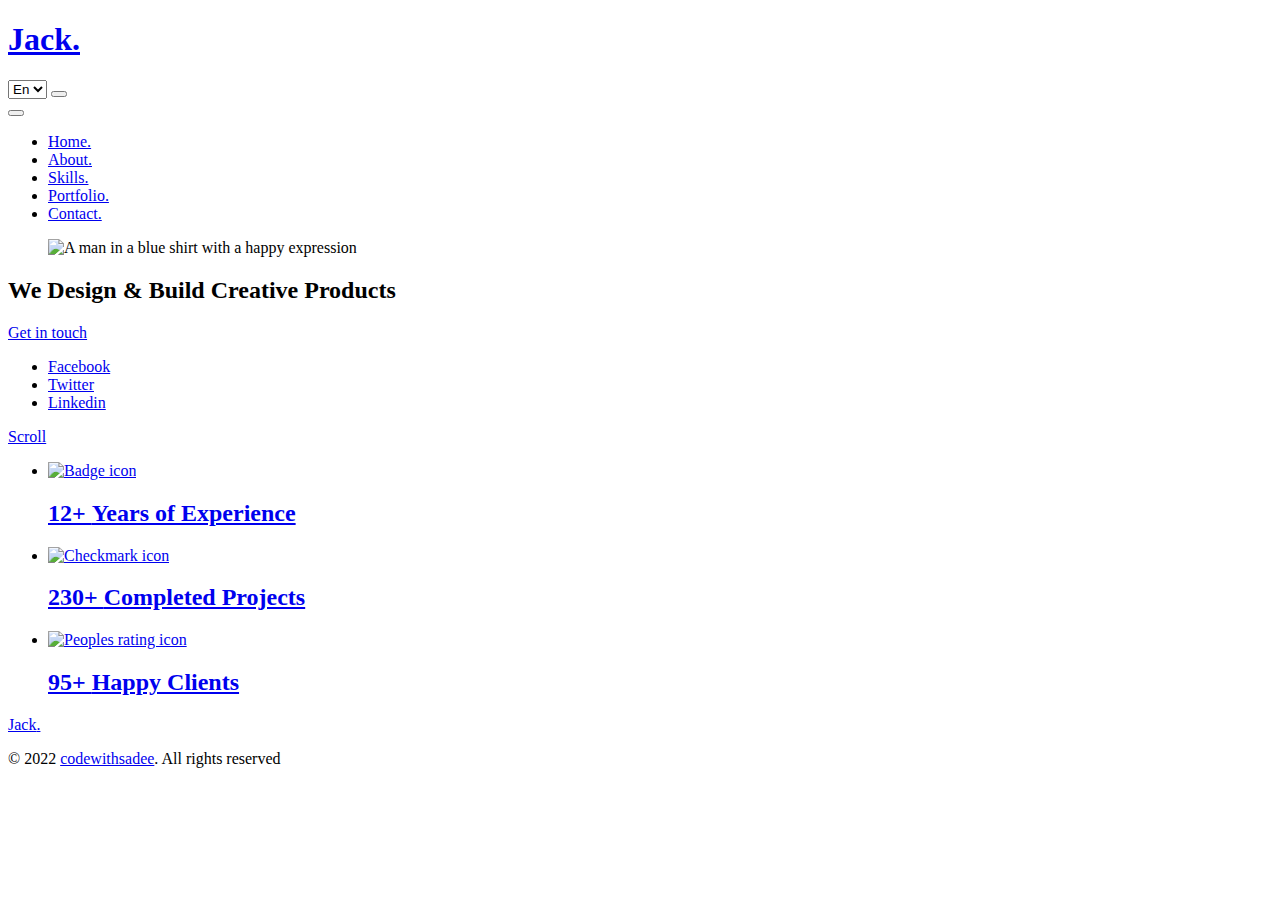
==== index.html @ d73803cf "added 5 different pages" ====
<!DOCTYPE html>
<html lang="en">
  <head>
    <meta charset="UTF-8" />
    <meta http-equiv="X-UA-Compatible" content="IE=edge" />
    <meta name="viewport" content="width=device-width, initial-scale=1.0" />
    <title>Jack - personal portfolio</title>

    <!-- 
    - favicon
  -->
    <link rel="shortcut icon" href="./favicon.svg" type="image/svg+xml" />

    <!-- 
    - custom css link
  -->
    <link rel="stylesheet" href="./assets/css/style.css" />

    <!-- 
    - google font link
  -->
    <link rel="preconnect" href="https://fonts.googleapis.com" />
    <link rel="preconnect" href="https://fonts.gstatic.com" crossorigin />
    <link
      href="https://fonts.googleapis.com/css2?family=Poppins:wght@700&family=Roboto:wght@400;700&family=Saira+Stencil+One&display=swap"
      rel="stylesheet"
    />
  </head>

  <body id="top" class="dark_theme">
    <!-- 
    - #HEADER
  -->

    <header class="header" data-header>
      <div class="container">
        <h1 class="h1 logo">
          <a href="#">Jack<span>.</span></a>
        </h1>

        <div class="navbar-actions">
          <select name="language" id="lang">
            <option value="en">En</option>
            <option value="ar">Ar</option>
          </select>

          <button
            class="theme-btn"
            aria-label="Change Theme"
            title="Change Theme"
            data-theme-btn
          >
            <span class="icon"></span>
          </button>
        </div>

        <button
          class="nav-toggle-btn"
          aria-label="Toggle Menu"
          title="Toggle Menu"
          data-nav-toggle-btn
        >
          <span class="one"></span>
          <span class="two"></span>
          <span class="three"></span>
        </button>

        <nav class="navbar" data-navbar>
          <ul class="navbar-list">
            <li>
              <a href="index.html" class="navbar-link">Home.</a>
            </li>

            <li>
              <a href="about.html" class="navbar-link">About.</a>
            </li>

            <li>
              <a href="skills.html" class="navbar-link">Skills.</a>
            </li>

            <li>
              <a href="portfolio.html" class="navbar-link">Portfolio.</a>
            </li>

            <li>
              <a href="contact.html" class="navbar-link">Contact.</a>
            </li>
          </ul>
        </nav>
      </div>
    </header>

    <main>
      <article class="container">
        <!-- 
        - #HERO
      -->

        <section class="hero" id="home">
          <figure class="hero-banner">
            <picture>
              <source
                srcset="./assets/images/hero-banner.png"
                media="(min-width: 768px)"
              />
              <source
                srcset="./assets/images/hero-banner-md.png"
                media="(min-width: 500px)"
              />
              <img
                src="./assets/images/hero-banner-sm.png"
                alt="A man in a blue shirt with a happy expression"
                class="w-100"
              />
            </picture>
          </figure>

          <div class="hero-content">
            <h2 class="h2 hero-title">We Design & Build Creative Products</h2>

            <a href="#contact" class="btn btn-primary">Get in touch</a>
          </div>

          <ul class="hero-social-list">
            <li>
              <a href="#" class="hero-social-link">
                <ion-icon name="logo-facebook"></ion-icon>

                <div class="tooltip">Facebook</div>
              </a>
            </li>

            <li>
              <a href="#" class="hero-social-link">
                <ion-icon name="logo-twitter"></ion-icon>

                <div class="tooltip">Twitter</div>
              </a>
            </li>

            <li>
              <a href="#" class="hero-social-link">
                <ion-icon name="logo-linkedin"></ion-icon>

                <div class="tooltip">Linkedin</div>
              </a>
            </li>
          </ul>

          <a href="#stats" class="scroll-down">Scroll</a>
        </section>

        <!-- 
        - #STATS
      -->

        <section class="stats" id="stats">
          <ul class="stats-list">
            <li>
              <a href="#" class="stats-card">
                <div class="card-icon">
                  <img
                    src="./assets/images/stats-card_icon-1.png"
                    alt="Badge icon"
                  />
                </div>

                <h2 class="h2 card-title">
                  12+ <strong>Years of Experience</strong>
                </h2>

                <ion-icon name="chevron-forward-outline"></ion-icon>
              </a>
            </li>

            <li>
              <a href="#" class="stats-card">
                <div class="card-icon">
                  <img
                    src="./assets/images/stats-card_icon-2.png"
                    alt="Checkmark icon"
                  />
                </div>

                <h2 class="h2 card-title">
                  230+ <strong>Completed Projects</strong>
                </h2>

                <ion-icon name="chevron-forward-outline"></ion-icon>
              </a>
            </li>

            <li>
              <a href="#" class="stats-card">
                <div class="card-icon">
                  <img
                    src="./assets/images/stats-card_icon-3.png"
                    alt="Peoples rating icon"
                  />
                </div>

                <h2 class="h2 card-title">
                  95+ <strong>Happy Clients</strong>
                </h2>

                <ion-icon name="chevron-forward-outline"></ion-icon>
              </a>
            </li>
          </ul>
        </section>
      </article>
    </main>

    <!-- 
    - #FOOTER
  -->

    <footer class="footer">
      <div class="container">
        <p class="h1 logo">
          <a href="#"> Jack<span>.</span> </a>
        </p>

        <p class="copyright">
          &copy; 2022 <a href="#">codewithsadee</a>. All rights reserved
        </p>
      </div>
    </footer>

    <!-- 
    - #GO TO TOP
  -->

    <a href="#top" class="go-top" data-go-top title="Go to Top">
      <ion-icon name="arrow-up"></ion-icon>
    </a>

    <!-- 
    - custom js link
  -->
    <script src="./assets/js/script.js"></script>

    <!-- 
    - ionicon link
  -->
    <script
      type="module"
      src="https://unpkg.com/ionicons@5.5.2/dist/ionicons/ionicons.esm.js"
    ></script>
    <script
      nomodule
      src="https://unpkg.com/ionicons@5.5.2/dist/ionicons/ionicons.js"
    ></script>
  </body>
</html>
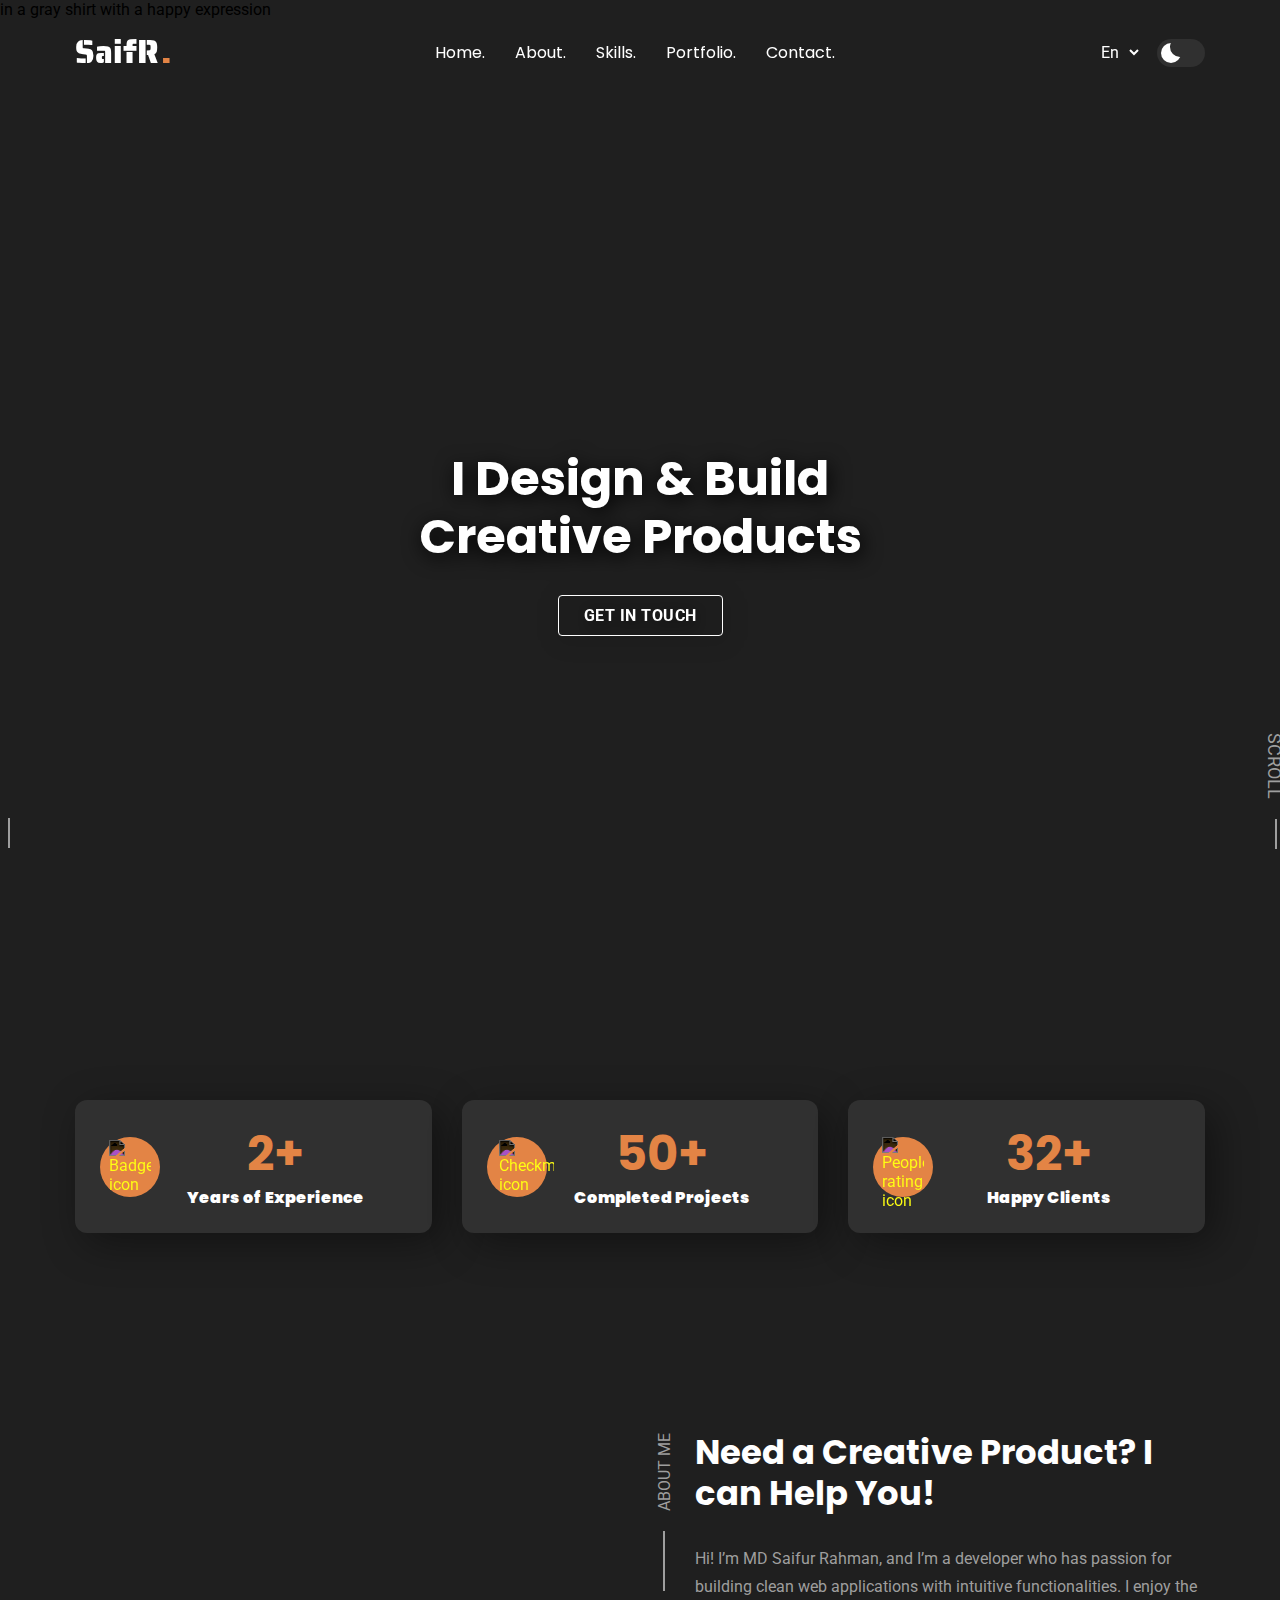
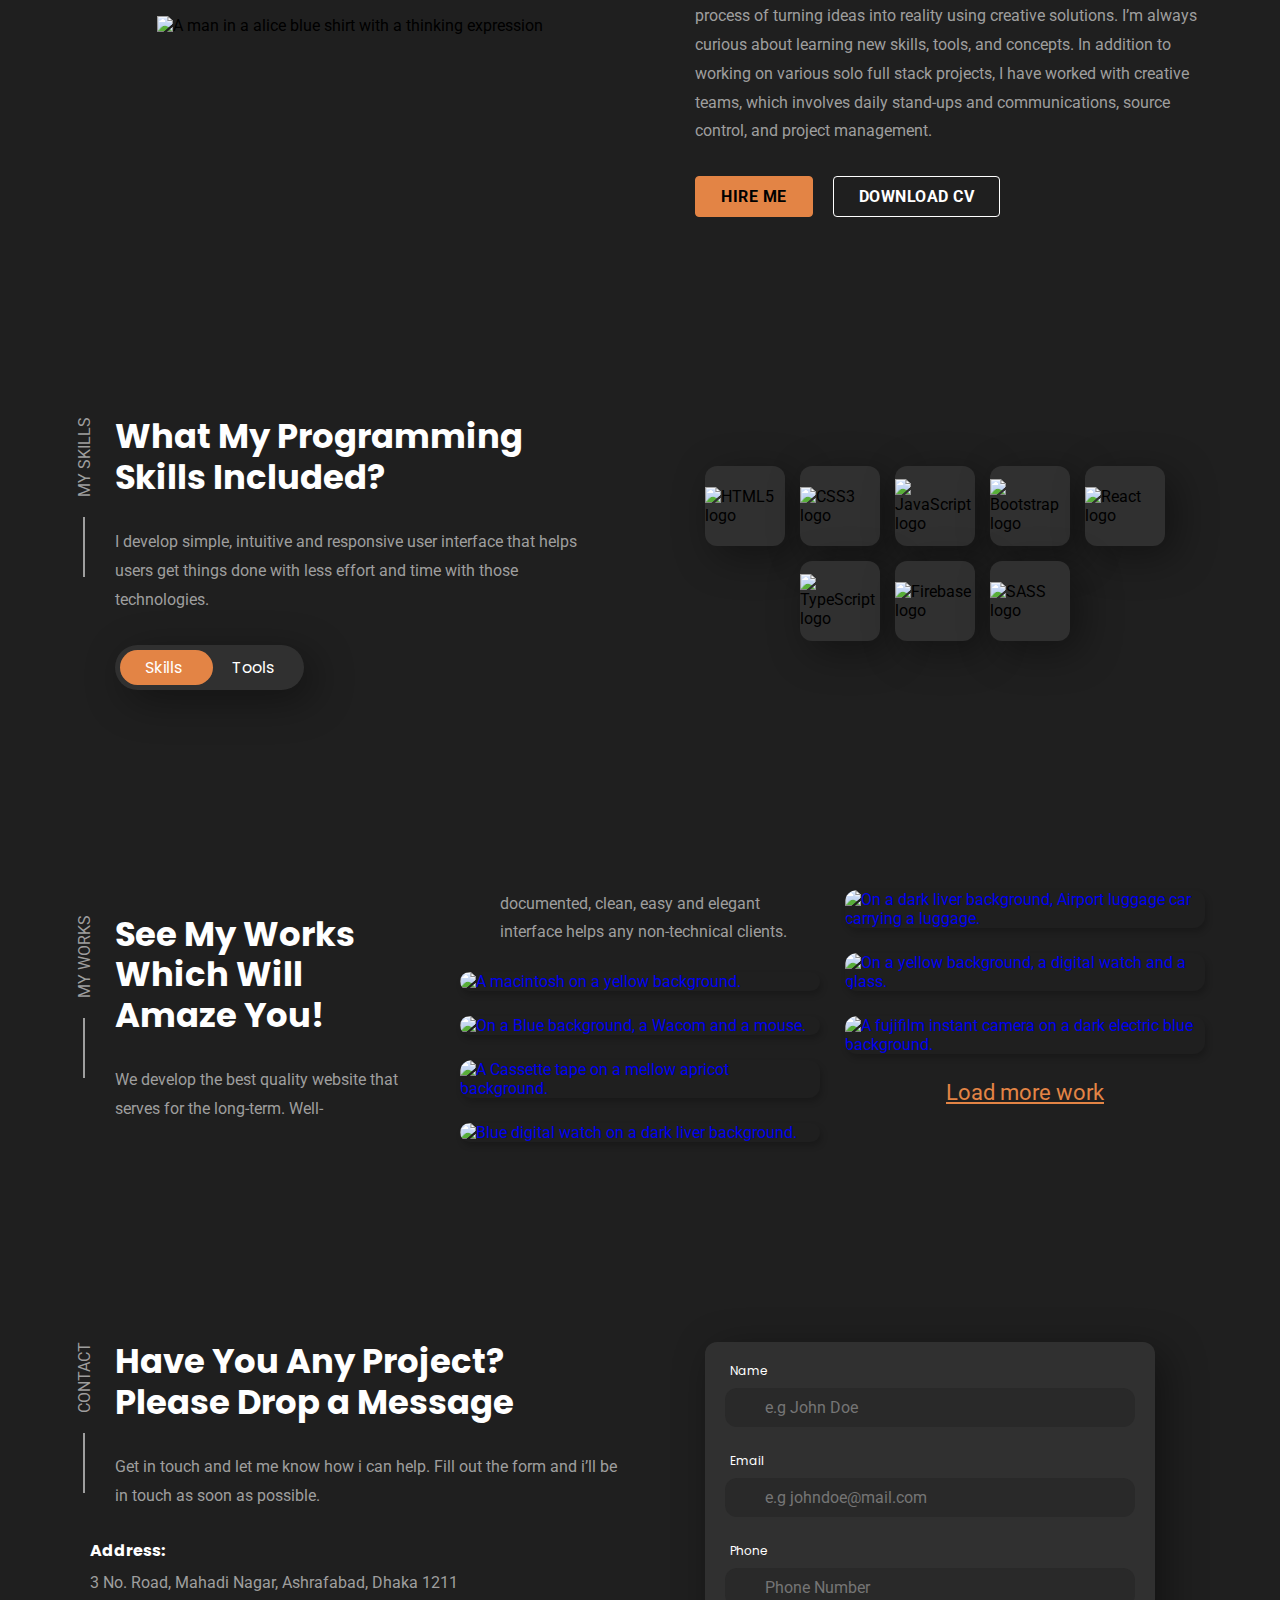
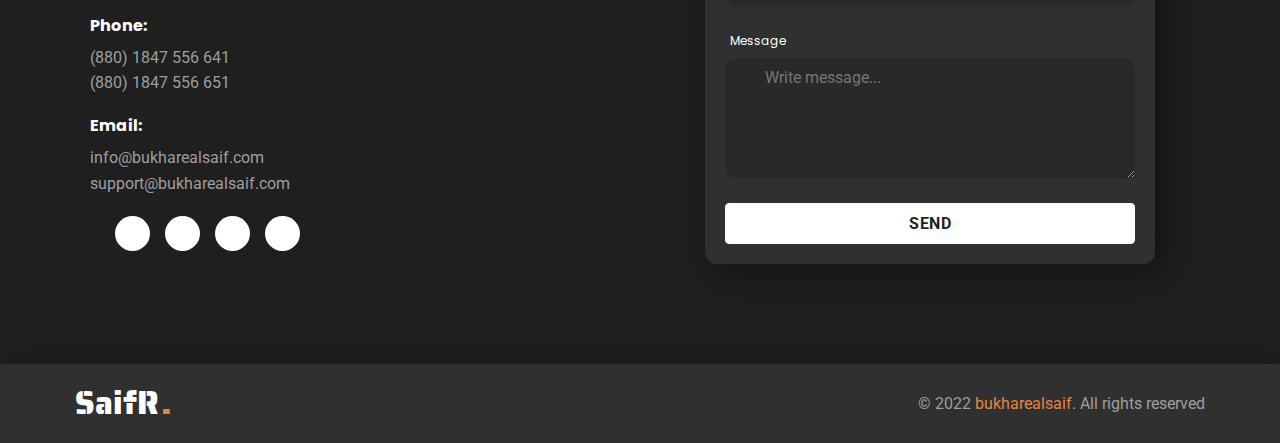
==== commit 0faf86b0: "did asset cleanup" ====
--- a/index.html
+++ b/index.html
@@ -4,7 +4,7 @@
     <meta charset="UTF-8" />
     <meta http-equiv="X-UA-Compatible" content="IE=edge" />
     <meta name="viewport" content="width=device-width, initial-scale=1.0" />
-    <title>Jack - personal portfolio</title>
+    <title>SaifR - personal portfolio</title>
 
     <!-- 
     - favicon
@@ -35,13 +35,13 @@
     <header class="header" data-header>
       <div class="container">
         <h1 class="h1 logo">
-          <a href="#">Jack<span>.</span></a>
+          <a href="index.html">SaifR<span>.</span></a>
         </h1>
 
         <div class="navbar-actions">
           <select name="language" id="lang">
             <option value="en">En</option>
-            <option value="ar">Ar</option>
+            <option value="bn">Bn</option>
           </select>
 
           <button
@@ -68,23 +68,23 @@
         <nav class="navbar" data-navbar>
           <ul class="navbar-list">
             <li>
-              <a href="index.html" class="navbar-link">Home.</a>
-            </li>
-
-            <li>
-              <a href="about.html" class="navbar-link">About.</a>
-            </li>
-
-            <li>
-              <a href="skills.html" class="navbar-link">Skills.</a>
-            </li>
-
-            <li>
-              <a href="portfolio.html" class="navbar-link">Portfolio.</a>
-            </li>
-
-            <li>
-              <a href="contact.html" class="navbar-link">Contact.</a>
+              <a href="#home" class="navbar-link">Home.</a>
+            </li>
+
+            <li>
+              <a href="#about" class="navbar-link">About.</a>
+            </li>
+
+            <li>
+              <a href="#skills" class="navbar-link">Skills.</a>
+            </li>
+
+            <li>
+              <a href="#portfolio" class="navbar-link">Portfolio.</a>
+            </li>
+
+            <li>
+              <a href="#contact" class="navbar-link">Contact.</a>
             </li>
           </ul>
         </nav>
@@ -101,7 +101,7 @@
           <figure class="hero-banner">
             <picture>
               <source
-                srcset="./assets/images/hero-banner.png"
+                srcset="./assets/images/hb.png"
                 media="(min-width: 768px)"
               />
               <source
@@ -110,21 +110,25 @@
               />
               <img
                 src="./assets/images/hero-banner-sm.png"
-                alt="A man in a blue shirt with a happy expression"
+                alt="A man in a gray shirt with a happy expression"
                 class="w-100"
               />
             </picture>
           </figure>
 
           <div class="hero-content">
-            <h2 class="h2 hero-title">We Design & Build Creative Products</h2>
+            <h2 class="h2 hero-title">I Design & Build Creative Products</h2>
 
             <a href="#contact" class="btn btn-primary">Get in touch</a>
           </div>
 
           <ul class="hero-social-list">
             <li>
-              <a href="#" class="hero-social-link">
+              <a
+                href="https://www.facebook.com/BukharealSaif"
+                target="_blank"
+                class="hero-social-link"
+              >
                 <ion-icon name="logo-facebook"></ion-icon>
 
                 <div class="tooltip">Facebook</div>
@@ -132,7 +136,11 @@
             </li>
 
             <li>
-              <a href="#" class="hero-social-link">
+              <a
+                href="https://twitter.com/BukharealSaif"
+                target="_blank"
+                class="hero-social-link"
+              >
                 <ion-icon name="logo-twitter"></ion-icon>
 
                 <div class="tooltip">Twitter</div>
@@ -140,7 +148,11 @@
             </li>
 
             <li>
-              <a href="#" class="hero-social-link">
+              <a
+                href="https://www.linkedin.com/in/bukharealsaif/"
+                target="_blank"
+                class="hero-social-link"
+              >
                 <ion-icon name="logo-linkedin"></ion-icon>
 
                 <div class="tooltip">Linkedin</div>
@@ -167,7 +179,7 @@
                 </div>
 
                 <h2 class="h2 card-title">
-                  12+ <strong>Years of Experience</strong>
+                  2+ <strong>Years of Experience</strong>
                 </h2>
 
                 <ion-icon name="chevron-forward-outline"></ion-icon>
@@ -184,7 +196,7 @@
                 </div>
 
                 <h2 class="h2 card-title">
-                  230+ <strong>Completed Projects</strong>
+                  50+ <strong>Completed Projects</strong>
                 </h2>
 
                 <ion-icon name="chevron-forward-outline"></ion-icon>
@@ -201,13 +213,608 @@
                 </div>
 
                 <h2 class="h2 card-title">
-                  95+ <strong>Happy Clients</strong>
+                  32+ <strong>Happy Clients</strong>
                 </h2>
 
                 <ion-icon name="chevron-forward-outline"></ion-icon>
               </a>
             </li>
           </ul>
+        </section>
+
+        <!-- 
+        - #ABOUT
+      -->
+
+        <section class="about" id="about">
+          <figure class="about-banner">
+            <img
+              src="./assets/images/about-banner.png"
+              alt="A man in a alice blue shirt with a thinking expression"
+              class="w-100"
+            />
+          </figure>
+
+          <div class="about-content section-content">
+            <p class="section-subtitle">About me</p>
+
+            <h2 class="h3 section-title">
+              Need a Creative Product? I can Help You!
+            </h2>
+
+            <p class="section-text">
+              Hi! I’m MD Saifur Rahman, and I’m a developer who has passion for
+              building clean web applications with intuitive functionalities. I
+              enjoy the process of turning ideas into reality using creative
+              solutions. I’m always curious about learning new skills, tools,
+              and concepts. In addition to working on various solo full stack
+              projects, I have worked with creative teams, which involves daily
+              stand-ups and communications, source control, and project
+              management.
+            </p>
+
+            <div class="btn-group">
+              <a href="#contact" class="btn btn-secondary">Hire me</a>
+
+              <a href="./assets/cv/cv.pdf" class="btn btn-primary"
+                >Download cv</a
+              >
+            </div>
+          </div>
+        </section>
+
+        <!-- 
+      - #SKILLS
+    -->
+
+        <section class="skills" id="skills">
+          <div class="skills-content section-content">
+            <p class="section-subtitle">My skills</p>
+
+            <h2 class="h3 section-title">
+              What My Programming Skills Included?
+            </h2>
+
+            <p class="section-text">
+              I develop simple, intuitive and responsive user interface that
+              helps users get things done with less effort and time with those
+              technologies.
+            </p>
+
+            <div class="skills-toggle" data-toggle-box>
+              <button class="toggle-btn active" data-toggle-btn>Skills</button>
+
+              <button class="toggle-btn" data-toggle-btn>Tools</button>
+            </div>
+          </div>
+
+          <div class="skills-box" data-skills-box>
+            <ul class="skills-list">
+              <li>
+                <div class="skill-card">
+                  <div class="tooltip">HTML5</div>
+
+                  <div class="card-icon">
+                    <img src="./assets/images/html5.png" alt="HTML5 logo" />
+                  </div>
+                </div>
+              </li>
+
+              <li>
+                <div class="skill-card">
+                  <div class="tooltip">CSS3</div>
+
+                  <div class="card-icon">
+                    <img src="./assets/images/css3.png" alt="CSS3 logo" />
+                  </div>
+                </div>
+              </li>
+
+              <li>
+                <div class="skill-card">
+                  <div class="tooltip">JavaScript</div>
+
+                  <div class="card-icon">
+                    <img
+                      src="./assets/images/javascript.png"
+                      alt="JavaScript logo"
+                    />
+                  </div>
+                </div>
+              </li>
+
+              <li>
+                <div class="skill-card">
+                  <div class="tooltip">Bootstrap</div>
+
+                  <div class="card-icon">
+                    <img
+                      src="./assets/images/bootstrap.png"
+                      alt="Bootstrap logo"
+                    />
+                  </div>
+                </div>
+              </li>
+
+              <li>
+                <div class="skill-card">
+                  <div class="tooltip">React</div>
+
+                  <div class="card-icon">
+                    <img src="./assets/images/react.png" alt="React logo" />
+                  </div>
+                </div>
+              </li>
+              <div class="skill-card">
+                <div class="tooltip">TypeScript</div>
+
+                <div class="card-icon">
+                  <img
+                    src="./assets/images/typescript.png"
+                    alt="TypeScript logo"
+                  />
+                </div>
+              </div>
+
+              <li>
+                <div class="skill-card">
+                  <div class="tooltip">Firebase</div>
+
+                  <div class="card-icon">
+                    <img
+                      src="./assets/images/firebase.png"
+                      alt="Firebase logo"
+                    />
+                  </div>
+                </div>
+              </li>
+
+              <li>
+                <div class="skill-card">
+                  <div class="tooltip">SASS</div>
+
+                  <div class="card-icon">
+                    <img src="./assets/images/sass.png" alt="SASS logo" />
+                  </div>
+                </div>
+              </li>
+            </ul>
+
+            <ul class="tools-list">
+              <li>
+                <div class="skill-card">
+                  <div class="tooltip">Git</div>
+
+                  <div class="card-icon">
+                    <img src="./assets/images/git.png" alt="Git logo" />
+                  </div>
+                </div>
+              </li>
+
+              <li>
+                <div class="skill-card">
+                  <div class="tooltip">Npm</div>
+
+                  <div class="card-icon">
+                    <img src="./assets/images/npm.png" alt="Npm logo" />
+                  </div>
+                </div>
+              </li>
+
+              <li>
+                <div class="skill-card">
+                  <div class="tooltip">Command Line</div>
+
+                  <div class="card-icon">
+                    <img
+                      src="./assets/images/command.png"
+                      alt="Command Line logo"
+                    />
+                  </div>
+                </div>
+              </li>
+
+              <li>
+                <div class="skill-card">
+                  <div class="tooltip">VS Code</div>
+
+                  <div class="card-icon">
+                    <img src="./assets/images/vs-code.png" alt="VS Code logo" />
+                  </div>
+                </div>
+              </li>
+
+              <li>
+                <div class="skill-card">
+                  <div class="tooltip">Photoshop</div>
+
+                  <div class="card-icon">
+                    <img
+                      src="./assets/images/photoshop.png"
+                      alt="Photoshop logo"
+                    />
+                  </div>
+                </div>
+              </li>
+
+              <li>
+                <div class="skill-card">
+                  <div class="tooltip">Adobe XD</div>
+
+                  <div class="card-icon">
+                    <img
+                      src="./assets/images/adobe-xd.png"
+                      alt="Adobe XD logo"
+                    />
+                  </div>
+                </div>
+              </li>
+            </ul>
+          </div>
+        </section>
+
+        <!-- 
+        - #PROJECTS
+      -->
+
+        <section class="project" id="portfolio">
+          <ul class="project-list">
+            <li>
+              <div class="project-content section-content">
+                <p class="section-subtitle">My Works</p>
+
+                <h2 class="h3 section-title">
+                  See My Works Which Will Amaze You!
+                </h2>
+
+                <p class="section-text">
+                  We develop the best quality website that serves for the
+                  long-term. Well-documented, clean, easy and elegant interface
+                  helps any non-technical clients.
+                </p>
+              </div>
+            </li>
+
+            <li>
+              <a href="#" class="project-card">
+                <figure class="card-banner">
+                  <img
+                    src="./assets/images/project-1.png"
+                    class="w-100"
+                    alt="A macintosh on a yellow background."
+                  />
+                </figure>
+
+                <div class="card-content">
+                  <h3 class="h4 card-title">Lorem Ipsum Dolor 01</h3>
+
+                  <time class="publish-date" datetime="2022-04"
+                    >April 2022</time
+                  >
+                </div>
+              </a>
+            </li>
+
+            <li>
+              <a href="#" class="project-card">
+                <figure class="card-banner">
+                  <img
+                    src="./assets/images/project-2.png"
+                    class="w-100"
+                    alt="On a Blue background, a Wacom and a mouse."
+                  />
+                </figure>
+
+                <div class="card-content">
+                  <h3 class="h4 card-title">Lorem Ipsum Dolor 02</h3>
+
+                  <time class="publish-date" datetime="2022-04"
+                    >April 2022</time
+                  >
+                </div>
+              </a>
+            </li>
+
+            <li>
+              <a href="#" class="project-card">
+                <figure class="card-banner">
+                  <img
+                    src="./assets/images/project-3.png"
+                    class="w-100"
+                    alt="A Cassette tape on a mellow apricot background."
+                  />
+                </figure>
+
+                <div class="card-content">
+                  <h3 class="h4 card-title">Lorem Ipsum Dolor 03</h3>
+
+                  <time class="publish-date" datetime="2022-04"
+                    >April 2022</time
+                  >
+                </div>
+              </a>
+            </li>
+
+            <li>
+              <a href="#" class="project-card">
+                <figure class="card-banner">
+                  <img
+                    src="./assets/images/project-4.png"
+                    class="w-100"
+                    alt="Blue digital watch on a dark liver background."
+                  />
+                </figure>
+
+                <div class="card-content">
+                  <h3 class="h4 card-title">Lorem Ipsum Dolor 04</h3>
+
+                  <time class="publish-date" datetime="2022-04"
+                    >April 2022</time
+                  >
+                </div>
+              </a>
+            </li>
+
+            <li>
+              <a href="#" class="project-card">
+                <figure class="card-banner">
+                  <img
+                    src="./assets/images/project-5.png"
+                    class="w-100"
+                    alt="On a dark liver background, Airport luggage car carrying a luggage."
+                  />
+                </figure>
+
+                <div class="card-content">
+                  <h3 class="h4 card-title">Lorem Ipsum Dolor 05</h3>
+
+                  <time class="publish-date" datetime="2022-04"
+                    >April 2022</time
+                  >
+                </div>
+              </a>
+            </li>
+
+            <li>
+              <a href="#" class="project-card">
+                <figure class="card-banner">
+                  <img
+                    src="./assets/images/project-6.png"
+                    class="w-100"
+                    alt="On a yellow background, a digital watch and a glass."
+                  />
+                </figure>
+
+                <div class="card-content">
+                  <h3 class="h4 card-title">Lorem Ipsum Dolor 06</h3>
+
+                  <time class="publish-date" datetime="2022-04"
+                    >April 2022</time
+                  >
+                </div>
+              </a>
+            </li>
+
+            <li>
+              <a href="#" class="project-card">
+                <figure class="card-banner">
+                  <img
+                    src="./assets/images/project-7.png"
+                    class="w-100"
+                    alt="A fujifilm instant camera on a dark electric blue background."
+                  />
+                </figure>
+
+                <div class="card-content">
+                  <h3 class="h4 card-title">Lorem Ipsum Dolor 07</h3>
+
+                  <time class="publish-date" datetime="2022-04"
+                    >April 2022</time
+                  >
+                </div>
+              </a>
+            </li>
+
+            <li>
+              <button class="load-more">Load more work</button>
+            </li>
+          </ul>
+        </section>
+
+        <!-- 
+          - #CONTACT
+        -->
+
+        <section class="contact" id="contact">
+          <div class="contact-content section-content">
+            <p class="section-subtitle">Contact</p>
+
+            <h2 class="h3 section-title">
+              Have You Any Project? Please Drop a Message
+            </h2>
+
+            <p class="section-text">
+              Get in touch and let me know how i can help. Fill out the form and
+              i’ll be in touch as soon as possible.
+            </p>
+
+            <ul class="contact-list">
+              <li class="contact-list-item">
+                <div class="contact-item-icon">
+                  <ion-icon name="location-outline"></ion-icon>
+                </div>
+
+                <div class="wrapper">
+                  <h3 class="h4 contact-item-title">Address:</h3>
+
+                  <address class="contact-info">
+                    3 No. Road, Mahadi Nagar, Ashrafabad, Dhaka 1211
+                  </address>
+                </div>
+              </li>
+
+              <li class="contact-list-item">
+                <div class="contact-item-icon">
+                  <ion-icon name="call-outline"></ion-icon>
+                </div>
+
+                <div class="wrapper">
+                  <h3 class="h4 contact-item-title">Phone:</h3>
+
+                  <a href="tel:01234567789" class="contact-info"
+                    >(880) 1847 556 641</a
+                  >
+
+                  <a href="tel:09765432200" class="contact-info"
+                    >(880) 1847 556 651</a
+                  >
+                </div>
+              </li>
+
+              <li class="contact-list-item">
+                <div class="contact-item-icon">
+                  <ion-icon name="mail-outline"></ion-icon>
+                </div>
+
+                <div class="wrapper">
+                  <h3 class="h4 contact-item-title">Email:</h3>
+
+                  <a href="mailto:info@bukharealsaif.com" class="contact-info"
+                    >info@bukharealsaif.com</a
+                  >
+
+                  <a
+                    href="mailto:support@bukharealsaif.com"
+                    class="contact-info"
+                    >support@bukharealsaif.com</a
+                  >
+                </div>
+              </li>
+
+              <li>
+                <ul class="contac-social-list">
+                  <li>
+                    <a
+                      href="https://www.facebook.com/BukharealSaif"
+                      target="_blank"
+                      class="contact-social-link"
+                    >
+                      <div class="tooltip">Facebook</div>
+
+                      <ion-icon name="logo-facebook"></ion-icon>
+                    </a>
+                  </li>
+
+                  <li>
+                    <a
+                      href="https://twitter.com/BukharealSaif"
+                      target="_blank"
+                      class="contact-social-link"
+                    >
+                      <div class="tooltip">Twitter</div>
+
+                      <ion-icon name="logo-twitter"></ion-icon>
+                    </a>
+                  </li>
+
+                  <li>
+                    <a
+                      href="https://www.linkedin.com/in/bukharealsaif/"
+                      target="_blank"
+                      class="contact-social-link"
+                    >
+                      <div class="tooltip">Linkedin</div>
+
+                      <ion-icon name="logo-linkedin"></ion-icon>
+                    </a>
+                  </li>
+
+                  <li>
+                    <a
+                      href="https://www.youtube.com/channel/UCIYdXJb0JQszm64BxoxQsOg"
+                      target="_blank"
+                      class="contact-social-link"
+                    >
+                      <div class="tooltip">Youtube</div>
+
+                      <ion-icon name="logo-youtube"></ion-icon>
+                    </a>
+                  </li>
+                </ul>
+              </li>
+            </ul>
+          </div>
+
+          <form action="" class="contact-form">
+            <div class="form-wrapper">
+              <label for="name" class="form-label">Name</label>
+
+              <div class="input-wrapper">
+                <input
+                  type="text"
+                  name="name"
+                  id="name"
+                  required
+                  placeholder="e.g John Doe"
+                  class="input-field"
+                />
+
+                <ion-icon name="person-circle"></ion-icon>
+              </div>
+            </div>
+
+            <div class="form-wrapper">
+              <label for="email" class="form-label">Email</label>
+
+              <div class="input-wrapper">
+                <input
+                  type="email"
+                  name="email"
+                  id="email"
+                  required
+                  placeholder="e.g johndoe@mail.com"
+                  class="input-field"
+                />
+
+                <ion-icon name="mail"></ion-icon>
+              </div>
+            </div>
+
+            <div class="form-wrapper">
+              <label for="phone" class="form-label">Phone</label>
+
+              <div class="input-wrapper">
+                <input
+                  type="tel"
+                  name="phone"
+                  id="phone"
+                  required
+                  placeholder="Phone Number"
+                  class="input-field"
+                />
+
+                <ion-icon name="call"></ion-icon>
+              </div>
+            </div>
+
+            <div class="form-wrapper">
+              <label for="message" class="form-label">Message</label>
+
+              <div class="input-wrapper">
+                <textarea
+                  name="message"
+                  id="message"
+                  required
+                  placeholder="Write message..."
+                  class="input-field"
+                ></textarea>
+
+                <ion-icon name="chatbubbles"></ion-icon>
+              </div>
+            </div>
+
+            <button type="submit" class="btn btn-primary">Send</button>
+          </form>
         </section>
       </article>
     </main>
@@ -219,11 +826,11 @@
     <footer class="footer">
       <div class="container">
         <p class="h1 logo">
-          <a href="#"> Jack<span>.</span> </a>
+          <a href="#"> SaifR<span>.</span> </a>
         </p>
 
         <p class="copyright">
-          &copy; 2022 <a href="#">codewithsadee</a>. All rights reserved
+          &copy; 2022 <a href="#">bukharealsaif</a>. All rights reserved
         </p>
       </div>
     </footer>
--- a/assets/css/style.css
+++ b/assets/css/style.css
@@ -0,0 +1,1338 @@
+/*-----------------------------------*\
+ * style.css
+\*-----------------------------------*/
+
+/**
+ * copyright 2022 bukharealsaif
+ */
+
+
+
+
+
+/*-----------------------------------*\
+ * #CUSTOM PROPERTY
+\*-----------------------------------*/
+
+:root {
+
+  /**
+   * colors
+   */
+
+  --raw-seinna: hsl(24, 74%, 58%);
+  --sizzling-sunrise: hsl(51, 95%, 54%);
+  --scarlet: hsl(13, 96%, 47%);
+  --black: hsl(0, 0%, 0%);
+  --white: hsl(0, 0%, 100%);
+
+  /**
+   * typography
+   */
+
+  --ff-saira-stencil-one: "Saira Stencil One", sans-serif; 
+  --ff-poppins: 'Poppins', sans-serif;
+  --ff-roboto: 'Roboto', sans-serif;
+
+  --fs-1: 2rem;
+  --fs-2: calc(1.813rem + 1vw);
+  --fs-3: calc(1.313rem + 1vw);
+  --fs-4: 1.4rem;
+  --fs-5: 1rem;
+  --fs-6: 0.813rem;
+  --fs-7: 0.75rem;
+
+  --fw-400: 400;
+  --fw-700: 700;
+
+  /**
+   * transition
+   */
+
+  --transition-1: 0.25s ease-in-out;
+
+  /**
+   * spacing
+   */
+
+  --section-padding: 80px;
+
+  /**
+   * radius
+   */
+
+  --radius-4: 4px;
+  --radius-12: 12px;
+
+}
+
+
+
+
+
+/*-----------------------------------*\
+ * #THEME COLORS
+\*-----------------------------------*/
+
+body.dark_theme {
+
+  --bg-primary: hsl(0, 0%, 12%);
+  --bg-secondary: hsl(0, 0%, 19%);
+  --color-primary: hsl(0, 0%, 100%);
+  --color-secondary: hsl(0, 0%, 62%);
+  --card-shadow: hsla(0, 0%, 0%, 0.4);
+  --input-bg: hsl(0, 0%, 16%);
+
+  --shadow-1: 10px 10px 40px var(--card-shadow);
+
+}
+
+body.light_theme {
+
+  --bg-primary: hsl(0, 0%, 90%);
+  --bg-secondary: hsl(0, 0%, 100%);
+  --color-primary: hsl(0, 0%, 12%);
+  --color-secondary: hsl(0, 0%, 37%);
+  --card-shadow: hsla(0, 0%, 0%, 0.1);
+  --input-bg: hsl(0, 0%, 93%);
+
+  --shadow-1: 10px 10px 40px var(--card-shadow);
+
+}
+
+
+
+
+
+/*-----------------------------------*\
+ * #RESET
+\*-----------------------------------*/
+
+*, *::before, *::after {
+  margin: 0;
+  padding: 0;
+  box-sizing: border-box;
+}
+
+li { list-style: none; }
+
+a { text-decoration: none; }
+
+a,
+img,
+time,
+span,
+input,
+label,
+select,
+button,
+textarea,
+ion-icon { display: block; }
+
+input,
+button,
+select,
+textarea {
+  background: none;
+  border: none;
+  font: inherit;
+}
+
+button,
+select { cursor: pointer; }
+
+input,
+textarea { width: 100%; }
+
+ion-icon { pointer-events: none; }
+
+:is(a, button, select) {
+  outline-color: var(--scarlet);
+  outline-offset: 3px;
+}
+
+::selection {
+  background: var(--color-primary);
+  color: var(--bg-primary);
+}
+
+html {
+  font-family: var(--ff-roboto);
+  scroll-behavior: smooth;
+}
+
+body {
+  background: var(--bg-primary);
+  transition: var(--transition-1);
+}
+
+body.active { overflow: hidden; }
+
+
+
+
+
+/*-----------------------------------*\
+ * #REUSED STYLE
+\*-----------------------------------*/
+
+.container { padding-inline: 10px; }
+
+.h1 {
+  font-size: var(--fs-1);
+  line-height: 1.2;
+  font-weight: 400;
+}
+
+.h2,
+.h3,
+.h4 {
+  color: var(--color-primary);
+  font-family: var(--ff-poppins);
+  line-height: 1.2;
+}
+
+.h2 { font-size: var(--fs-2); }
+
+.h3 { font-size: var(--fs-3); }
+
+.h4 { font-size: var(--fs-5); }
+
+.w-100 { width: 100%; }
+
+.btn {
+  max-width: max-content;
+  color: var(--color-primary);
+  font-weight: var(--fw-700);
+  text-transform: uppercase;
+  letter-spacing: 0.5px;
+  padding: 10px 25px;
+  border: 1px solid transparent;
+  border-radius: var(--radius-4);
+  transition: var(--transition-1);
+}
+
+.btn-primary { border-color: var(--color-primary); }
+
+.btn-primary:is(:hover, :focus) {
+  background: var(--color-primary);
+  color: var(--bg-primary);
+}
+
+.btn-secondary {
+  background: var(--raw-seinna);
+  border-color: var(--raw-seinna);
+  color: var(--black);
+}
+
+.btn-secondary:is(:hover, :focus) { --raw-seinna: hsl(24, 74%, 64%); }
+
+.section-subtitle {
+  position: relative;
+  color: var(--color-secondary);
+  text-transform: uppercase;
+  padding-bottom: 5px;
+  margin-bottom: 20px;
+}
+
+.section-subtitle::after {
+  content: "";
+  position: absolute;
+  top: 100%;
+  left: 0;
+  width: 60px;
+  height: 2px;
+  background: var(--color-secondary);
+}
+
+.section-title {
+  max-width: 350px;
+  margin-bottom: 30px;
+}
+
+.section-text {
+  color: var(--color-secondary);
+  line-height: 1.8;
+  margin-bottom: 30px;
+}
+
+.tooltip {
+  position: absolute;
+  top: -40px;
+  background: var(--raw-seinna);
+  min-width: max-content;
+  color: var(--white);
+  font-size: 15px;
+  font-weight: var(--fw-700);
+  padding: 5px 10px;
+  border-radius: var(--radius-4);
+  box-shadow: var(--shadow-1);
+  transform: translateY(-10px);
+  opacity: 0;
+  pointer-events: none;
+  transition: var(--transition-1);
+  z-index: 1;
+}
+
+
+
+
+
+/*-----------------------------------*\
+ * #HEADER
+\*-----------------------------------*/
+
+.header {
+  padding-block: 15px;
+  position: fixed;
+  top: 0;
+  left: 0;
+  width: 100%;
+  transition: var(--transition-1);
+  z-index: 4;
+}
+
+.header.active {
+  padding-block: 12px;
+  background: var(--bg-secondary);
+  box-shadow: var(--shadow-1);
+}
+
+.header .container {
+  display: flex;
+  justify-content: space-between;
+  align-items: center;
+  gap: 10px;
+}
+
+.logo {
+  position: relative;
+  min-width: 77px;
+  z-index: 2;
+}
+
+.logo a {
+  color: var(--color-primary);
+  font-family: var(--ff-saira-stencil-one);
+}
+
+.logo span {
+  display: inline-block;
+  color: var(--raw-seinna);
+  margin-left: 2px;
+}
+
+.navbar-actions {
+  display: flex;
+  align-items: center;
+  gap: 15px;
+  margin-left: auto;
+}
+
+.navbar-actions select {
+  color: var(--color-primary);
+  width: 45px;
+}
+
+.navbar-actions option {
+  background: var(--bg-primary);
+  color: var(--color-primary);
+}
+
+.theme-btn {
+  padding: 4px;
+  width: 48px;
+  background: var(--bg-secondary);
+  border-radius: 100px;
+  transition: var(--transition-1);
+}
+
+.header.active .theme-btn { background: var(--bg-primary); }
+
+.theme-btn .icon {
+  position: relative;
+  left: 0;
+  width: 20px;
+  height: 20px;
+  border-radius: 50px;
+  box-shadow: inset 9px -6px var(--color-primary);
+  transition: var(--transition-1);
+}
+
+.theme-btn.active .icon {
+  left: 20px;
+  box-shadow: inset 20px -20px var(--sizzling-sunrise);
+}
+
+.nav-toggle-btn {
+  position: relative;
+  transform: rotate(-55deg);
+  transition: var(--transition-1);
+  z-index: 2;
+}
+
+.nav-toggle-btn.active { transform: rotate(-45deg); }
+
+.nav-toggle-btn span {
+  width: 20px;
+  height: 2px;
+  background: var(--color-primary);
+  margin: 5px;
+  transition: var(--transition-1);
+}
+
+.nav-toggle-btn :is(.one, .three) { width: 10px; }
+
+.nav-toggle-btn .one {
+  margin-left: auto;
+  transform-origin: left;
+}
+
+.nav-toggle-btn .three { transform-origin: right; }
+
+.nav-toggle-btn.active .one { transform: rotate(90deg) translateX(-3px); }
+
+.nav-toggle-btn.active .three { transform: rotate(90deg) translateX(3px); }
+
+.navbar {
+  position: fixed;
+  background: var(--bg-secondary);
+  top: 100%;
+  left: 0;
+  width: 100%;
+  height: 100%;
+  display: grid;
+  place-items: center;
+  visibility: hidden;
+  transition: 0.75s cubic-bezier(0.71, 0.01, 0.24, 0.99);
+  transition-delay: 0.5s;
+  z-index: 1;
+}
+
+.navbar.active {
+  top: 0;
+  visibility: visible;
+  transition-delay: 0s;
+}
+
+.navbar-list > li {
+  margin-block: 20px;
+  padding-inline: 50px;
+  overflow: hidden;
+}
+
+.navbar-link {
+  position: relative;
+  width: max-content;
+  margin-inline: auto;
+  color: var(--color-primary);
+  font-family: var(--ff-poppins);
+  font-size: var(--fs-1);
+  padding: 10px;
+  transform: translateY(50px);
+  transition: 0.75s cubic-bezier(0.68, -0.55, 0.27, 2);
+}
+
+.navbar.active .navbar-link {
+  transform: translateY(0);
+  transition-delay: 0.5s;
+}
+
+.navbar-link::before {
+  content: "";
+  position: absolute;
+  top: 50%;
+  transform: translateY(-50%);
+  left: 0;
+  height: 5px;
+  width: 0;
+  background: var(--raw-seinna);
+  transition: var(--transition-1);
+}
+
+.navbar-link:is(:hover, :focus)::before { width: 100%; }
+
+
+
+
+
+/*-----------------------------------*\
+ * #HERO
+\*-----------------------------------*/
+
+main { overflow-x: hidden; }
+
+.hero {
+  min-height: 100vh;
+  display: flex;
+  flex-direction: column;
+  justify-content: center;
+  align-items: center;
+  padding-top: 115px;
+  margin-bottom: var(--section-padding);
+}
+
+.hero-banner {
+  max-width: 500px;
+  width: 125%;
+  margin-bottom: 30px;
+}
+
+:is(.hero-social-list, .scroll-down) { display: none; }
+
+.hero-content { max-width: 450px; }
+
+.hero-title {
+  text-align: center;
+  margin-bottom: 30px;
+}
+
+.hero .btn-primary { margin-inline: auto; }
+
+
+
+
+
+/*-----------------------------------*\
+ * #STATS
+\*-----------------------------------*/
+
+.stats { padding-block: var(--section-padding); }
+
+.stats-list {
+  display: grid;
+  gap: 30px;
+}
+
+.stats-card {
+  background: var(--bg-secondary);
+  display: flex;
+  align-items: center;
+  gap: 10px;
+  padding: 25px;
+  border-radius: var(--radius-12);
+  box-shadow: var(--shadow-1);
+  transition: var(--transition-1);
+}
+
+.stats-card:is(:hover, :focus) { transform: translateY(-5px); }
+
+.stats-card .card-icon {
+  background: var(--raw-seinna);
+  width: 60px;
+  height: 60px;
+  display: grid;
+  place-items: center;
+  border-radius: 50%;
+}
+
+.stats-card .card-icon img {
+  width: 70%;
+  filter: invert(1);
+}
+
+.stats-card .card-title {
+  width: calc(100% - 95px);
+  color: var(--raw-seinna);
+  text-align: center;
+}
+
+.stats-card .card-title strong {
+  display: block;
+  color: var(--color-primary);
+  font-size: initial;
+  line-height: 1.3;
+  margin-top: 5px;
+}
+
+.stats-card > ion-icon { color: var(--color-secondary); }
+
+
+
+
+
+/*-----------------------------------*\
+ * #ABOUT
+\*-----------------------------------*/
+
+.about { padding-block: var(--section-padding); }
+
+.about-banner {
+  max-width: 400px;
+  margin-inline: auto;
+  margin-bottom: 80px;
+}
+
+.about .btn {
+  max-width: unset;
+  width: 100%;
+}
+
+.about .btn-secondary { margin-bottom: 10px; }
+
+
+
+
+
+/*-----------------------------------*\
+ * #SKILLS
+\*-----------------------------------*/
+
+.skills { padding-block: var(--section-padding); }
+
+.skills-content { margin-bottom: 50px; }
+
+.skills-toggle {
+  background: var(--bg-secondary);
+  position: relative;
+  width: max-content;
+  margin-inline: auto;
+  display: flex;
+  align-items: center;
+  padding: 5px;
+  border-radius: 100px;
+  box-shadow: var(--shadow-1);
+  z-index: 1;
+}
+
+.skills-toggle::before {
+  content: "";
+  position: absolute;
+  top: 5px;
+  left: 5px;
+  bottom: 5px;
+  width: 93px;
+  background: var(--raw-seinna);
+  border-radius: 100px;
+  transition: var(--transition-1);
+  z-index: -1;
+}
+
+.skills-toggle.active::before {
+  left: 98px;
+  width: 94px;
+}
+
+.toggle-btn {
+  color: var(--color-primary);
+  font-family: var(--ff-poppins);
+  padding: 5px 25px;
+  transition: var(--transition-1);
+}
+
+.toggle-btn.active { color: var(--white); }
+
+.skills-box.active .skills-list,
+.skills-box .tools-list { display: none; }
+
+.skills-box .skills-list,
+.skills-box.active .tools-list {
+  display: flex;
+  flex-wrap: wrap;
+  justify-content: center;
+  align-items: center;
+  gap: 15px;
+  animation: fadeIn 0.5s ease-out forwards;
+}
+
+@keyframes fadeIn {
+
+  0% { opacity: 0; }
+  100% { opacity: 1; }
+
+}
+
+.skill-card {
+  position: relative;
+  background: var(--bg-secondary);
+  width: 80px;
+  height: 80px;
+  display: grid;
+  place-items: center;
+  border-radius: var(--radius-12);
+  box-shadow: var(--shadow-1);
+  cursor: help;
+}
+
+.skill-card:hover .tooltip {
+  transform: translateY(0);
+  opacity: 1;
+}
+
+
+
+
+
+/*-----------------------------------*\
+ * #PROJECT
+\*-----------------------------------*/
+
+.project { padding-block: var(--section-padding); }
+
+.project-list > li { margin-bottom: 25px; }
+
+.project-card {
+  position: relative;
+  overflow: hidden;
+  border-radius: var(--radius-12);
+  box-shadow: 2px 4px 6px hsla(0, 0%, 0%, 0.2);
+}
+
+.project-card::after {
+  content: "";
+  position: absolute;
+  inset: 0;
+  border-radius: inherit;
+  transition: var(--transition-1);
+}
+
+.project-card:is(:hover, :focus)::after {
+  background: hsla(0, 0%, 100%, 0.1);
+  backdrop-filter: blur(0.5px);
+}
+
+.project-card .card-content {
+  position: absolute;
+  bottom: 0;
+  left: 0;
+  width: 100%;
+  padding: 20px;
+}
+
+.project-card .card-title { margin-bottom: 10px; }
+
+.project-card :is(.card-title, .publish-date) {
+  background: var(--bg-primary);
+  padding: 6px 12px;
+  width: max-content;
+  box-shadow: var(--shadow-1);
+  transform: translateY(20px);
+  opacity: 0;
+  transition: var(--transition-1);
+}
+
+.project-card .publish-date {
+  font-size: var(--fs-6);
+  color: var(--color-primary);
+  transition-delay: 0s;
+}
+
+.project-card:is(:hover, :focus) :is(.card-title, .publish-date) {
+  transform: translateY(0);
+  opacity: 1;
+}
+
+.project-card:is(:hover, :focus) .publish-date { transition-delay: 0.1s; }
+
+.load-more {
+  font-size: var(--fs-4);
+  color: var(--raw-seinna);
+  text-decoration: underline;
+  margin-inline: auto;
+}
+
+
+
+
+
+/*-----------------------------------*\
+ * #CONTACT
+\*-----------------------------------*/
+
+.contact { padding-block: var(--section-padding); }
+
+.contact-content { margin-bottom: 50px; }
+
+.contact-list-item {
+  display: flex;
+  align-items: flex-start;
+  gap: 15px;
+  margin-bottom: 20px;
+}
+
+.contact-item-icon {
+  font-size: 25px;
+  color: var(--color-primary);
+}
+
+.contact-item-icon ion-icon { --ionicon-stroke-width: 40px; }
+
+.contact-item-title { margin-bottom: 10px; }
+
+.contact-list-item .contact-info {
+  color: var(--color-secondary);
+  font-style: normal;
+  line-height: 1.6;
+  transition: var(--transition-1);
+}
+
+.contact-info:not(address):is(:hover, :focus) { color: var(--color-primary); }
+
+.contac-social-list {
+  display: flex;
+  flex-wrap: wrap;
+  justify-content: flex-start;
+  align-items: center;
+  gap: 15px;
+  padding-inline: 40px;
+}
+
+.contact-social-link {
+  position: relative;
+  background: var(--color-primary);
+  color: var(--bg-primary);
+  width: 35px;
+  height: 35px;
+  display: grid;
+  place-items: center;
+  border-radius: 50%;
+  transition: var(--transition-1);
+}
+
+.contact-social-link:is(:hover, :focus) {
+  background: var(--raw-seinna);
+  color: var(--white);
+}
+
+.contact-social-link:is(:hover, :focus) .tooltip {
+  transform: translateY(0);
+  opacity: 1;
+}
+
+.contact-form {
+  background: var(--bg-secondary);
+  padding: 20px;
+  border-radius: var(--radius-12);
+  box-shadow: var(--shadow-1);
+}
+
+.form-wrapper { margin-bottom: 25px; }
+
+.form-label {
+  color: var(--color-primary);
+  font-size: var(--fs-7);
+  font-family: var(--ff-poppins);
+  margin-bottom: 8px;
+  margin-left: 5px;
+}
+
+.input-wrapper { position: relative; }
+
+.input-field {
+  background: var(--input-bg);
+  color: var(--raw-seinna);
+  padding: 10px;
+  padding-left: 40px;
+  border-radius: var(--radius-12);
+  transition: var(--transition-1);
+}
+
+.input-wrapper ion-icon {
+  position: absolute;
+  top: 10px;
+  left: 10px;
+  color: var(--color-secondary);
+  font-size: 20px;
+  transition: var(--transition-1);
+}
+
+textarea.input-field {
+  min-height: 60px;
+  height: 120px;
+  max-height: 200px;
+  resize: vertical;
+}
+
+.input-field:focus { outline: 1px solid; }
+
+.input-field:focus + ion-icon { color: var(--raw-seinna); }
+
+.contact .btn-primary {
+  max-width: unset;
+  width: 100%;
+  background: var(--color-primary);
+  color: var(--bg-primary);
+}
+
+
+
+
+
+/*-----------------------------------*\
+ * #FOOTER
+\*-----------------------------------*/
+
+.footer {
+  background: var(--bg-secondary);
+  padding-block: 20px;
+  text-align: center;
+  box-shadow: var(--shadow-1);
+}
+
+.footer .logo { margin-bottom: 15px; }
+
+.copyright {
+  color: var(--color-secondary);
+  line-height: 1.6;
+}
+
+.copyright a {
+  display: inline-block;
+  color: var(--raw-seinna);
+}
+
+
+
+
+
+/*-----------------------------------*\
+ * #GO TO TOP
+\*-----------------------------------*/
+
+.go-top {
+  position: fixed;
+  bottom: 25px;
+  right: 25px;
+  width: 45px;
+  height: 45px;
+  display: grid;
+  place-items: center;
+  font-size: 20px;
+  color: var(--color-primary);
+  border: 2px solid var(--color-primary);
+  border-radius: 50%;
+  opacity: 0;
+  pointer-events: none;
+  transform: translateY(10px);
+  transition: var(--transition-1);
+  z-index: 2;
+}
+
+.go-top.active {
+  opacity: 1;
+  pointer-events: all;
+  transform: translateY(0);
+}
+
+
+
+
+
+/*-----------------------------------*\
+ * #MEDIA QUERIES
+\*-----------------------------------*/
+
+/**
+ * responsive for larger than 550px screen
+ */
+
+@media (min-width: 550px) {
+
+  /**
+   * REUSED STYLE
+   */
+
+  .container {
+    max-width: 550px;
+    margin-inline: auto;
+  }
+
+  .section-title { max-width: 380px; }
+
+
+
+  /**
+   * PROJECT
+   */
+
+  .project-list {
+    column-count: 2;
+    column-gap: 25px;
+  }
+
+  .project-list > li:first-child { column-span: all; }
+
+}
+
+
+
+
+
+/**
+ * responsive for larger than 768px screen
+ */
+
+@media (min-width: 768px) {
+
+  /**
+   * REUSED STYLE
+   */
+
+  .container { max-width: 720px; }
+
+  .section-title { max-width: 430px; }
+
+
+
+  /**
+   * STATS
+   */
+
+  .stats-list { grid-template-columns: 1fr 1fr; }
+
+
+
+  /**
+   * ABOUT
+   */
+
+  .btn-group {
+    display: flex;
+    justify-content: flex-start;
+    align-items: center;
+    gap: 20px;
+  }
+
+  .about .btn { max-width: max-content; }
+
+  .about .btn-secondary { margin-bottom: 0; }
+
+
+
+  /**
+   * CONTACT
+   */
+
+  .contact-form {
+    max-width: 450px;
+    margin-inline: auto;
+  }
+
+}
+
+
+
+
+
+/**
+ * responsive for larger than 992px screen
+ */
+
+@media (min-width: 992px) {
+
+  /**
+   * CUSTOM PROPERTY
+   */
+
+  :root {
+
+    /**
+     * typography
+     */
+
+    --fs-2: 3rem;
+
+    /**
+     * spacing
+     */
+
+    --section-padding: 100px;
+
+  }
+
+
+
+  /**
+   * REUSED STYLE
+   */
+
+  .container { max-width: 980px; }
+
+  .section-content {
+    position: relative;
+    padding-left: 40px;
+  }
+
+  .section-subtitle {
+    position: absolute;
+    top: 0;
+    left: 0;
+    transform: rotate(0.75turn) translateX(-100%);
+    transform-origin: left top;
+    margin-bottom: 0;
+  }
+
+  .section-subtitle::after {
+    top: 8px;
+    left: auto;
+    right: calc(100% + 20px);
+  }
+
+
+
+  /**
+   * HEADER
+   */
+
+  .header { padding-block: 30px; }
+
+  .header.active { padding-block: 15px; }
+
+  .navbar-actions {
+    order: 1;
+    margin-left: 0;
+  }
+
+  .nav-toggle-btn { display: none; }
+
+  .navbar { all: unset; }
+
+  .navbar-link {
+    transform: translateY(0);
+    font-size: unset;
+    padding-inline: 5px;
+  }
+
+  .navbar-list > li {
+    margin: 0;
+    padding: 0;
+    overflow: visible;
+  }
+
+  .navbar-list {
+    display: flex;
+    justify-content: center;
+    align-items: center;
+    gap: 20px;
+  }
+
+  .navbar-link::before { height: 2px; }
+
+
+
+  /**
+   * HERO
+   */
+
+  .hero {
+    position: relative;
+    padding-top: 0;
+    height: 100vh;
+  }
+
+  .hero-banner {
+    max-width: unset;
+    height: 100%;
+    margin-bottom: 0;
+  }
+
+  .hero img {
+    height: 100%;
+    width: auto;
+    margin-inline: auto;
+  }
+
+  .hero-content {
+    --color-primary: var(--white);
+
+    position: absolute;
+    top: 50%;
+    filter: drop-shadow(2px 4px 10px var(--black));
+  }
+
+  .hero .btn-primary:is(:hover, :focus) { color: hsl(0, 0%, 12%); }
+
+  .hero-social-list {
+    display: block;
+    position: absolute;
+    bottom: 92px;
+    left: -30px;
+  }
+
+  .hero-social-list::after {
+    content: "";
+    position: absolute;
+    bottom: -40px;
+    left: 13px;
+    width: 2px;
+    height: 30px;
+    background: var(--color-secondary);
+  }
+
+  .hero-social-link {
+    position: relative;
+    color: var(--color-secondary);
+    margin-block: 5px;
+    padding: 5px;
+    font-size: 18px;
+    transition: var(--transition-1);
+  }
+
+  .hero-social-link:is(:hover, :focus) { color: var(--color-primary); }
+
+  .hero-social-link .tooltip {
+    --trans-x: 10px;
+
+    left: calc(100% + 10px);
+    top: 50%;
+    transform: translateY(-50%) translateX(var(--trans-x));
+  }
+
+  .hero-social-link:is(:hover, :focus) .tooltip {
+    --trans-x: 0;
+    opacity: 1;
+  }
+
+  .scroll-down {
+    display: block;
+    position: absolute;
+    bottom: 80px;
+    right: -30px;
+    color: var(--color-secondary);
+    font-size: 1.125rem;
+    text-transform: uppercase;
+    transform: rotate(90deg);
+    transform-origin: top right;
+  }
+
+  .scroll-down::after {
+    content: "";
+    position: absolute;
+    top: 8px;
+    right: -50px;
+    width: 30px;
+    height: 2px;
+    background: var(--color-secondary);
+  }
+
+
+
+  /**
+   * STATS
+   */
+
+  .stats-list { grid-template-columns: repeat(3, 1fr); }
+
+  .stats-card { height: 100%; }
+
+
+
+
+  /**
+   * ABOUT
+   */
+
+  .about {
+    display: grid;
+    grid-template-columns: 1fr 1fr;
+    align-items: center;
+    gap: 30px;
+  }
+
+  .about-banner { margin-bottom: 0; }
+
+
+
+
+  /**
+   * SKILLS
+   */
+
+  .skills {
+    display: grid;
+    grid-template-columns: 1fr 1fr;
+    align-items: center;
+    gap: 50px;
+  }
+
+  .skills-content { margin-bottom: 0; }
+
+  .skills-toggle { margin-inline: 0; }
+
+
+
+  /**
+   * PROJECT
+   */
+
+  .project-list { column-count: 3; }
+
+  .project-list > li:first-child {
+    column-span: unset;
+    margin: 25px;
+    margin-left: 0;
+  }
+
+
+
+  /**
+   * CONTACT
+   */
+
+  .contact {
+    display: grid;
+    grid-template-columns: 1fr 1fr;
+    gap: 30px;
+  }
+
+  .contact-content { margin-bottom: 0; }
+
+  .contact-form { width: 100%; }
+
+  .contact-list { margin-left: -40px; }
+
+
+
+  /**
+   * FOOTER
+   */
+
+  .footer .container {
+    display: flex;
+    justify-content: space-between;
+    align-items: center;
+  }
+
+  .footer .logo { margin-bottom: 0; }
+
+}
+
+
+
+
+
+/**
+ * responsive for larger than 1200px screen
+ */
+
+@media (min-width: 1200px) {
+
+  /**
+   * REUSED STYLE
+   */
+
+  .container { max-width: 1150px; }
+
+  .section-title { max-width: 460px; }
+
+
+
+
+  /**
+   * HERO
+   */
+
+  .hero-social-list { left: -80px; }
+
+  .scroll-down { right: -80px; }
+
+
+
+
+  /**
+   * ABOUT
+   */
+
+  .about-banner { max-width: 450px; }
+
+}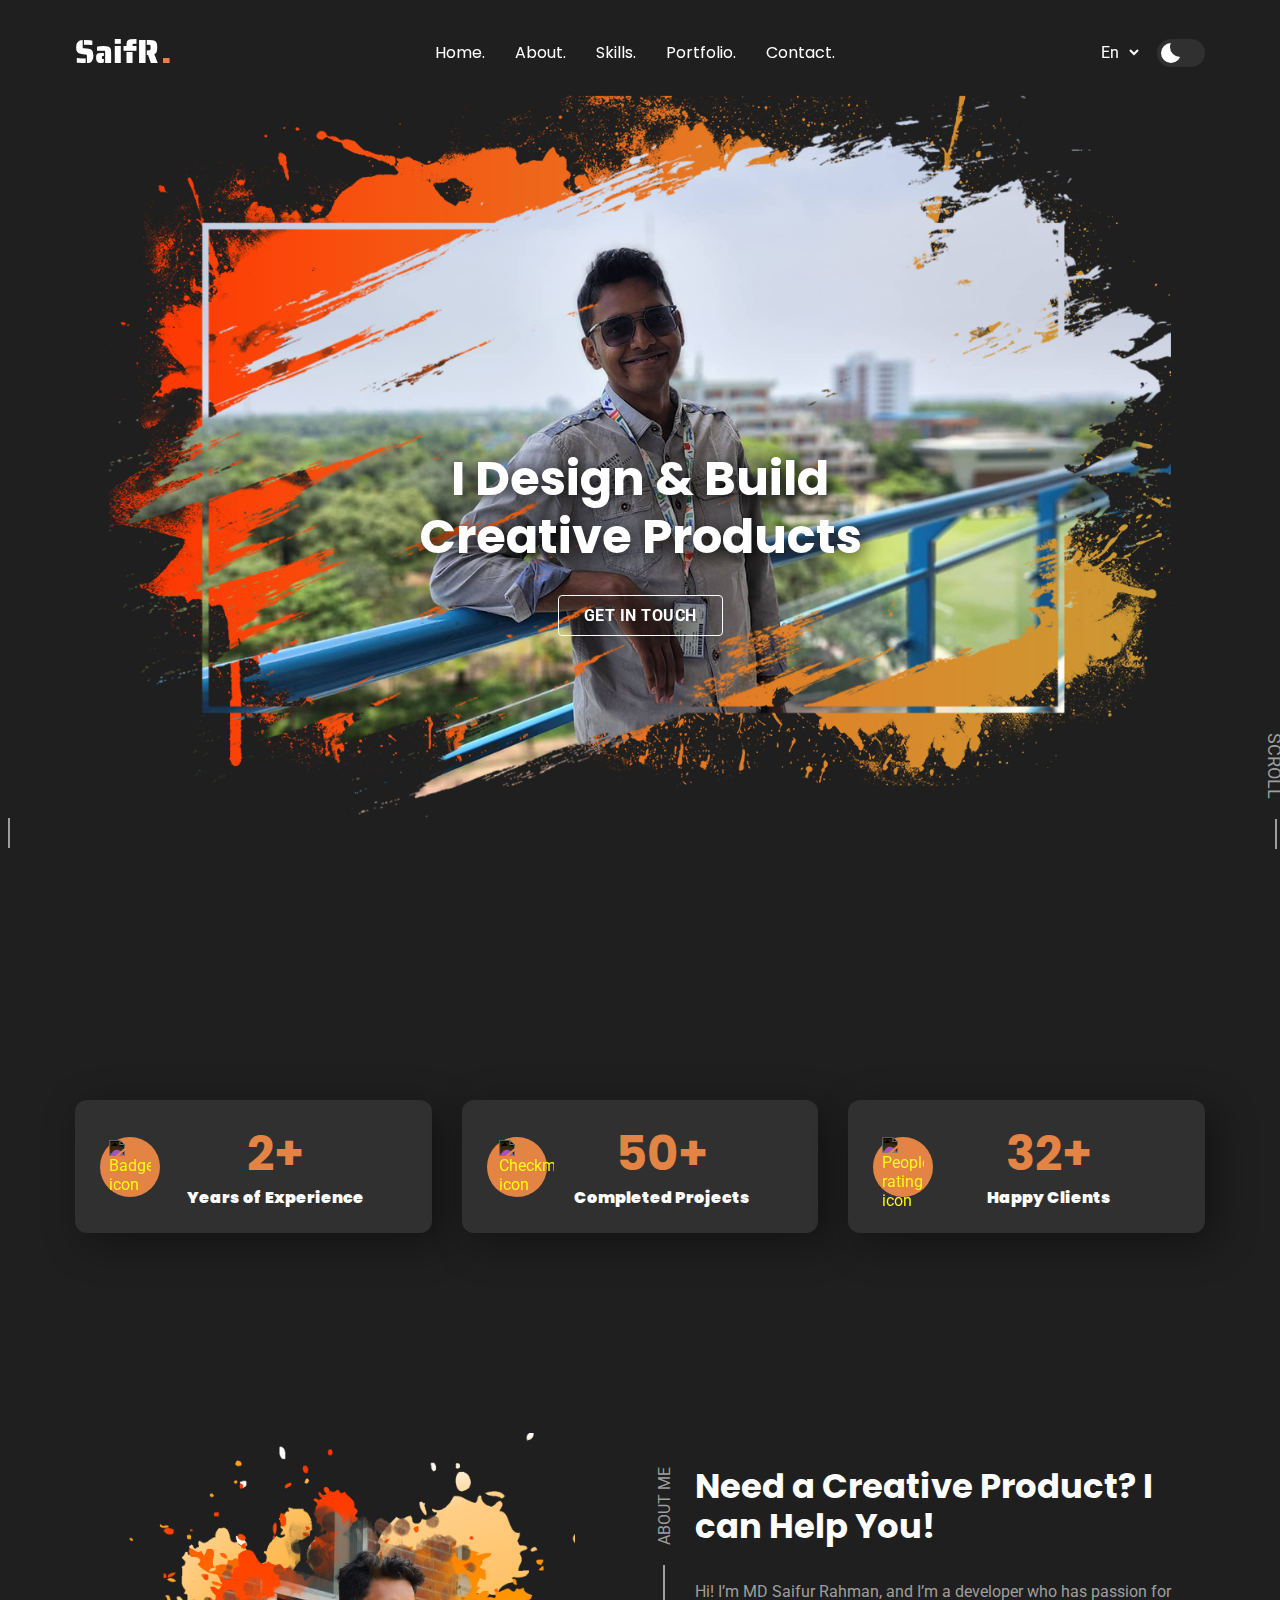
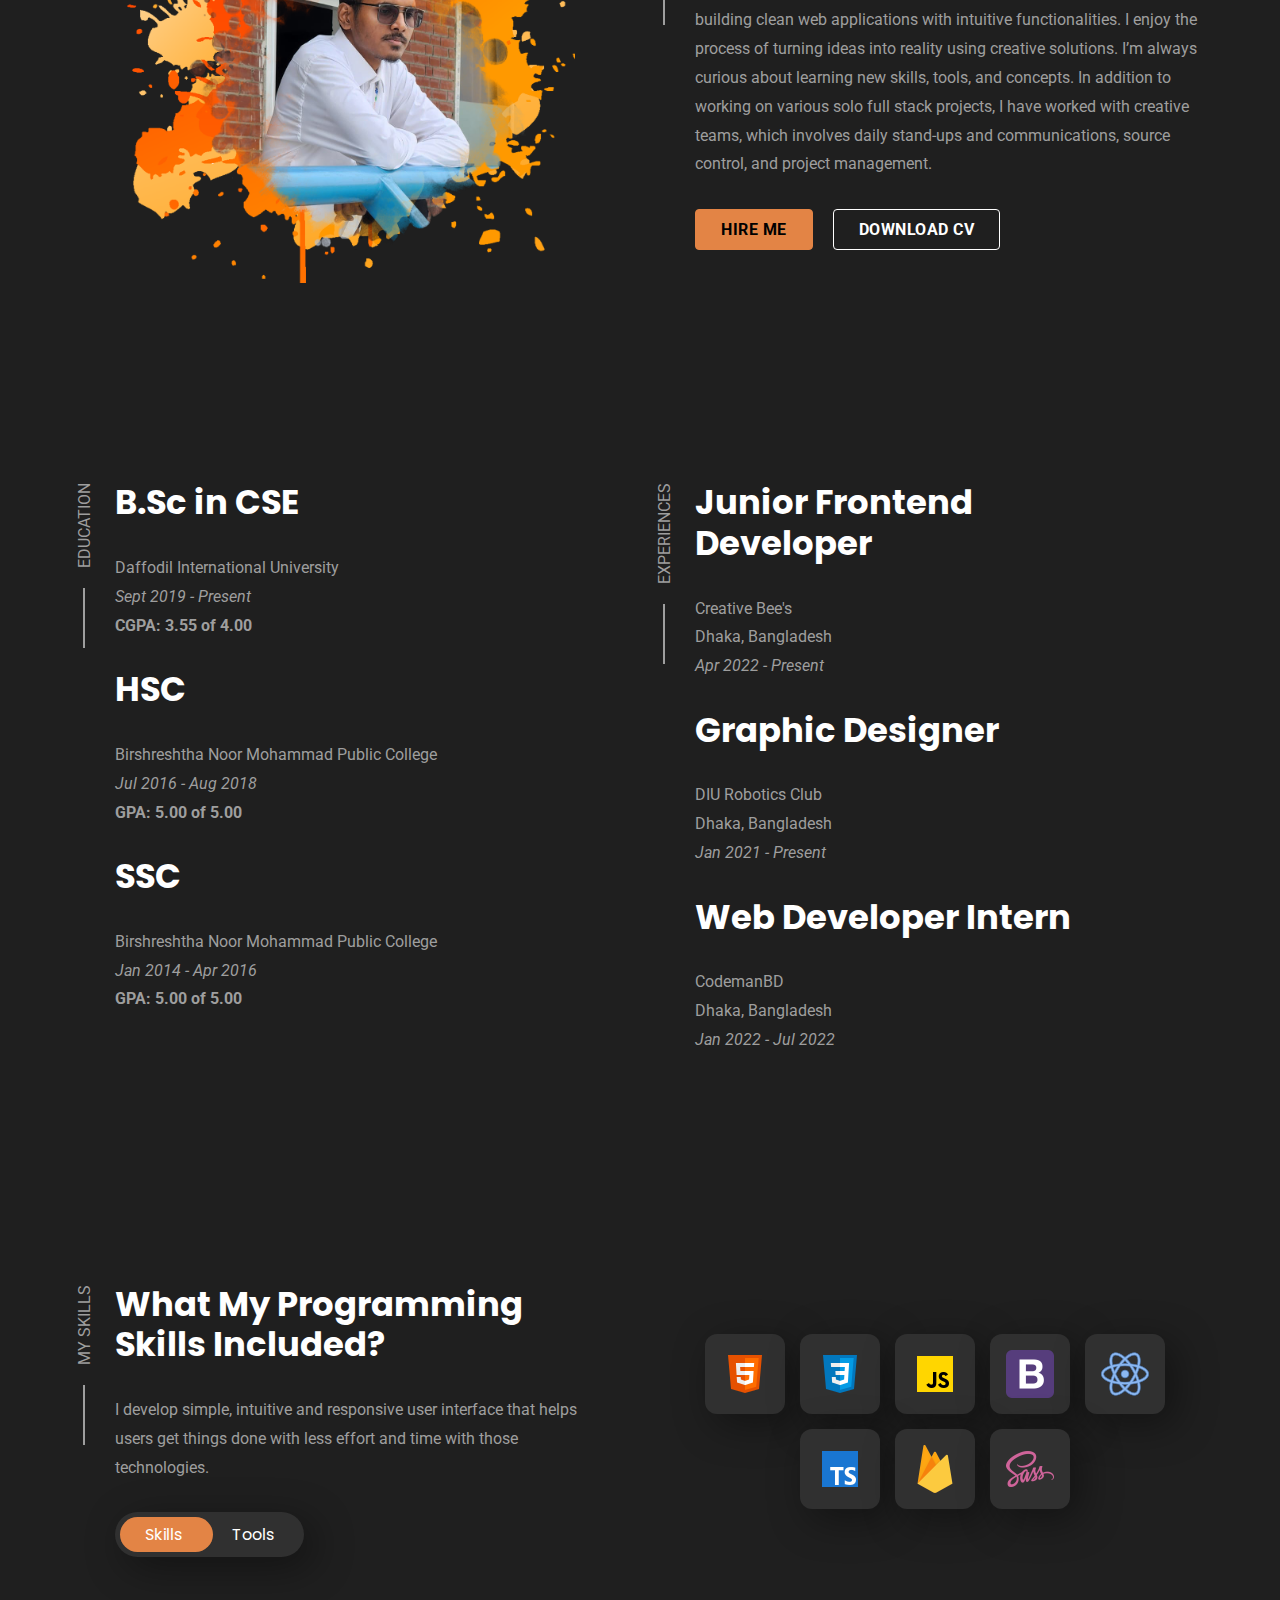
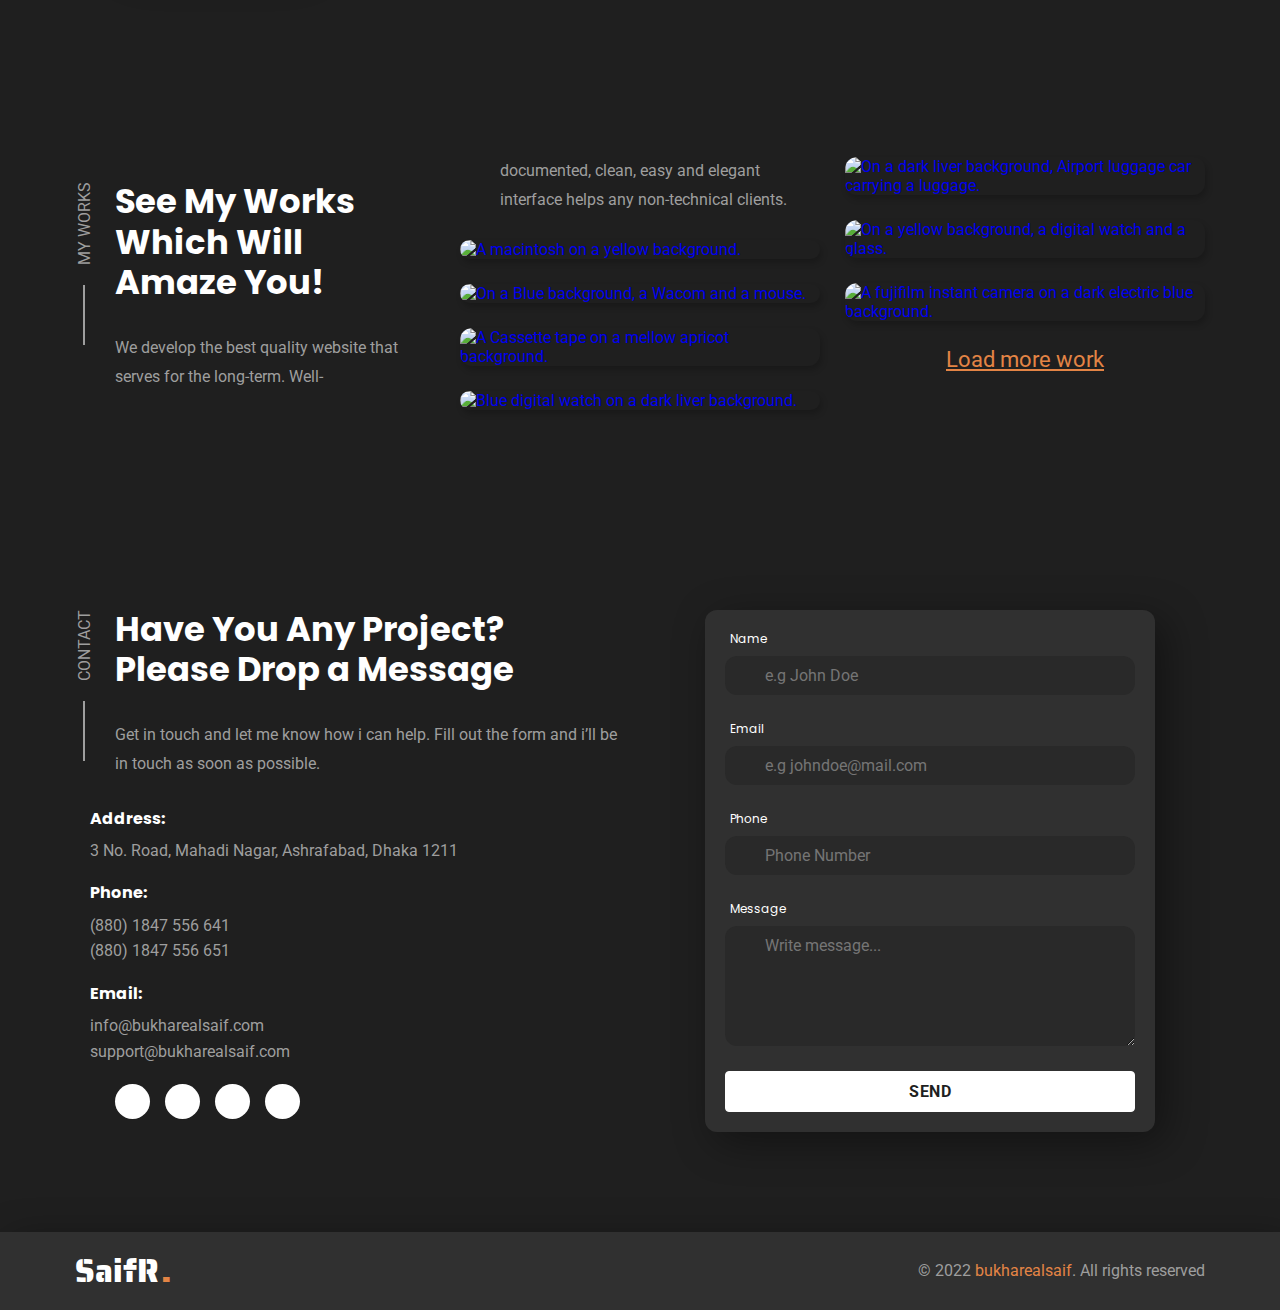
==== commit a012e570: "fixed image paths" ====
--- a/index.html
+++ b/index.html
@@ -101,15 +101,15 @@
           <figure class="hero-banner">
             <picture>
               <source
-                srcset="./assets/images/hb.png"
+                srcset="./assets/images/self/hero-banner.png"
                 media="(min-width: 768px)"
               />
               <source
-                srcset="./assets/images/hero-banner-md.png"
+                srcset="./assets/images/self/hero-banner-md.png"
                 media="(min-width: 500px)"
               />
               <img
-                src="./assets/images/hero-banner-sm.png"
+                src="./assets/images/self/hero-banner-sm.png"
                 alt="A man in a gray shirt with a happy expression"
                 class="w-100"
               />
@@ -229,8 +229,8 @@
         <section class="about" id="about">
           <figure class="about-banner">
             <img
-              src="./assets/images/about-banner.png"
-              alt="A man in a alice blue shirt with a thinking expression"
+              src="./assets/images/self/about-banner.png"
+              alt="A man in a white shirt with a thinking expression"
               class="w-100"
             />
           </figure>
@@ -264,8 +264,76 @@
         </section>
 
         <!-- 
-      - #SKILLS
-    -->
+          #EDUCATION AND EXPERIENCES
+         -->
+
+        <section class="about" id="education">
+          <div class="about-content section-content">
+            <p class="section-subtitle">Education</p>
+
+            <h2 class="h3 section-title">B.Sc in CSE</h2>
+
+            <p class="section-text">
+              Daffodil International University
+              <br />
+              <em>Sept 2019 - Present</em>
+              <br />
+              <strong>CGPA: 3.55 of 4.00</strong>
+            </p>
+
+            <h2 class="h3 section-title">HSC</h2>
+
+            <p class="section-text">
+              Birshreshtha Noor Mohammad Public College
+              <br />
+              <em>Jul 2016 - Aug 2018</em>
+              <br />
+              <strong>GPA: 5.00 of 5.00</strong>
+            </p>
+
+            <h2 class="h3 section-title">SSC</h2>
+
+            <p class="section-text">
+              Birshreshtha Noor Mohammad Public College
+              <br />
+              <em>Jan 2014 - Apr 2016</em>
+              <br />
+              <strong>GPA: 5.00 of 5.00</strong>
+            </p>
+          </div>
+          <div class="about-content section-content">
+            <p class="section-subtitle">Experiences</p>
+
+            <h2 class="h3 section-title">Junior Frontend Developer</h2>
+
+            <p class="section-text">
+              Creative Bee's <br />
+              Dhaka, Bangladesh <br />
+              <em>Apr 2022 - Present</em>
+            </p>
+
+            <h2 class="h3 section-title">Graphic Designer</h2>
+
+            <p class="section-text">
+              DIU Robotics Club <br />
+              Dhaka, Bangladesh <br />
+              <em>Jan 2021 - Present</em>
+            </p>
+
+            <h2 class="h3 section-title">Web Developer Intern</h2>
+
+            <p class="section-text">
+              CodemanBD
+              <br />
+              Dhaka, Bangladesh <br />
+              <em>Jan 2022 - Jul 2022</em>
+            </p>
+          </div>
+        </section>
+
+        <!--- 
+          #SKILLS
+        -->
 
         <section class="skills" id="skills">
           <div class="skills-content section-content">
@@ -295,7 +363,10 @@
                   <div class="tooltip">HTML5</div>
 
                   <div class="card-icon">
-                    <img src="./assets/images/html5.png" alt="HTML5 logo" />
+                    <img
+                      src="./assets/images//skills/html5.png"
+                      alt="HTML5 logo"
+                    />
                   </div>
                 </div>
               </li>
@@ -305,7 +376,10 @@
                   <div class="tooltip">CSS3</div>
 
                   <div class="card-icon">
-                    <img src="./assets/images/css3.png" alt="CSS3 logo" />
+                    <img
+                      src="./assets/images/skills/css3.png"
+                      alt="CSS3 logo"
+                    />
                   </div>
                 </div>
               </li>
@@ -316,7 +390,7 @@
 
                   <div class="card-icon">
                     <img
-                      src="./assets/images/javascript.png"
+                      src="./assets/images//skills/javascript.png"
                       alt="JavaScript logo"
                     />
                   </div>
@@ -329,7 +403,7 @@
 
                   <div class="card-icon">
                     <img
-                      src="./assets/images/bootstrap.png"
+                      src="./assets/images//skills/bootstrap.png"
                       alt="Bootstrap logo"
                     />
                   </div>
@@ -341,7 +415,10 @@
                   <div class="tooltip">React</div>
 
                   <div class="card-icon">
-                    <img src="./assets/images/react.png" alt="React logo" />
+                    <img
+                      src="./assets/images//skills/react.png"
+                      alt="React logo"
+                    />
                   </div>
                 </div>
               </li>
@@ -350,7 +427,7 @@
 
                 <div class="card-icon">
                   <img
-                    src="./assets/images/typescript.png"
+                    src="./assets/images//skills/typescript.png"
                     alt="TypeScript logo"
                   />
                 </div>
@@ -362,7 +439,7 @@
 
                   <div class="card-icon">
                     <img
-                      src="./assets/images/firebase.png"
+                      src="./assets/images//skills/firebase.png"
                       alt="Firebase logo"
                     />
                   </div>
@@ -374,7 +451,10 @@
                   <div class="tooltip">SASS</div>
 
                   <div class="card-icon">
-                    <img src="./assets/images/sass.png" alt="SASS logo" />
+                    <img
+                      src="./assets/images//skills/sass.png"
+                      alt="SASS logo"
+                    />
                   </div>
                 </div>
               </li>
@@ -386,7 +466,7 @@
                   <div class="tooltip">Git</div>
 
                   <div class="card-icon">
-                    <img src="./assets/images/git.png" alt="Git logo" />
+                    <img src="./assets/images/tools/git.png" alt="Git logo" />
                   </div>
                 </div>
               </li>
@@ -396,7 +476,7 @@
                   <div class="tooltip">Npm</div>
 
                   <div class="card-icon">
-                    <img src="./assets/images/npm.png" alt="Npm logo" />
+                    <img src="./assets/images/tools/npm.png" alt="Npm logo" />
                   </div>
                 </div>
               </li>
@@ -407,7 +487,7 @@
 
                   <div class="card-icon">
                     <img
-                      src="./assets/images/command.png"
+                      src="./assets/images/tools/command.png"
                       alt="Command Line logo"
                     />
                   </div>
@@ -419,7 +499,49 @@
                   <div class="tooltip">VS Code</div>
 
                   <div class="card-icon">
-                    <img src="./assets/images/vs-code.png" alt="VS Code logo" />
+                    <img
+                      src="./assets/images/tools/vs-code.png"
+                      alt="VS Code logo"
+                    />
+                  </div>
+                </div>
+              </li>
+
+              <li>
+                <div class="skill-card">
+                  <div class="tooltip">PyCharm</div>
+
+                  <div class="card-icon">
+                    <img
+                      src="./assets/images/tools/pyCharm.png"
+                      alt="PyCharm logo"
+                    />
+                  </div>
+                </div>
+              </li>
+
+              <li>
+                <div class="skill-card">
+                  <div class="tooltip">CLion</div>
+
+                  <div class="card-icon">
+                    <img
+                      src="./assets/images/tools/cLion.png"
+                      alt="CLion logo"
+                    />
+                  </div>
+                </div>
+              </li>
+
+              <li>
+                <div class="skill-card">
+                  <div class="tooltip">IntelliJ</div>
+
+                  <div class="card-icon">
+                    <img
+                      src="./assets/images/tools/intelliJ.png"
+                      alt="IntelliJ logo"
+                    />
                   </div>
                 </div>
               </li>
@@ -430,7 +552,7 @@
 
                   <div class="card-icon">
                     <img
-                      src="./assets/images/photoshop.png"
+                      src="./assets/images/tools/photoshop.png"
                       alt="Photoshop logo"
                     />
                   </div>
@@ -443,7 +565,20 @@
 
                   <div class="card-icon">
                     <img
-                      src="./assets/images/adobe-xd.png"
+                      src="./assets/images/tools/xd.png"
+                      alt="Adobe XD logo"
+                    />
+                  </div>
+                </div>
+              </li>
+
+              <li>
+                <div class="skill-card">
+                  <div class="tooltip">Figma</div>
+
+                  <div class="card-icon">
+                    <img
+                      src="./assets/images/tools/figma.png"
                       alt="Adobe XD logo"
                     />
                   </div>
@@ -616,7 +751,12 @@
             </li>
 
             <li>
-              <button class="load-more">Load more work</button>
+              <button
+                onclick="location.href='https://www.github.com/bukharealsaif/'"
+                class="load-more"
+              >
+                Load more work
+              </button>
             </li>
           </ul>
         </section>
@@ -830,7 +970,7 @@
         </p>
 
         <p class="copyright">
-          &copy; 2022 <a href="#">bukharealsaif</a>. All rights reserved
+          &copy; 2022 <a href="#home">bukharealsaif</a>. All rights reserved
         </p>
       </div>
     </footer>
--- a/assets/css/style.css
+++ b/assets/css/style.css
@@ -997,7 +997,13 @@
 
   .about .btn-secondary { margin-bottom: 0; }
 
-
+  /**
+  * EDUCATION AND EXPERIENCES 
+  */
+
+  #education {
+    align-items: flex-start;
+  }
 
   /**
    * CONTACT
@@ -1232,8 +1238,6 @@
   .about-banner { margin-bottom: 0; }
 
 
-
-
   /**
    * SKILLS
    */
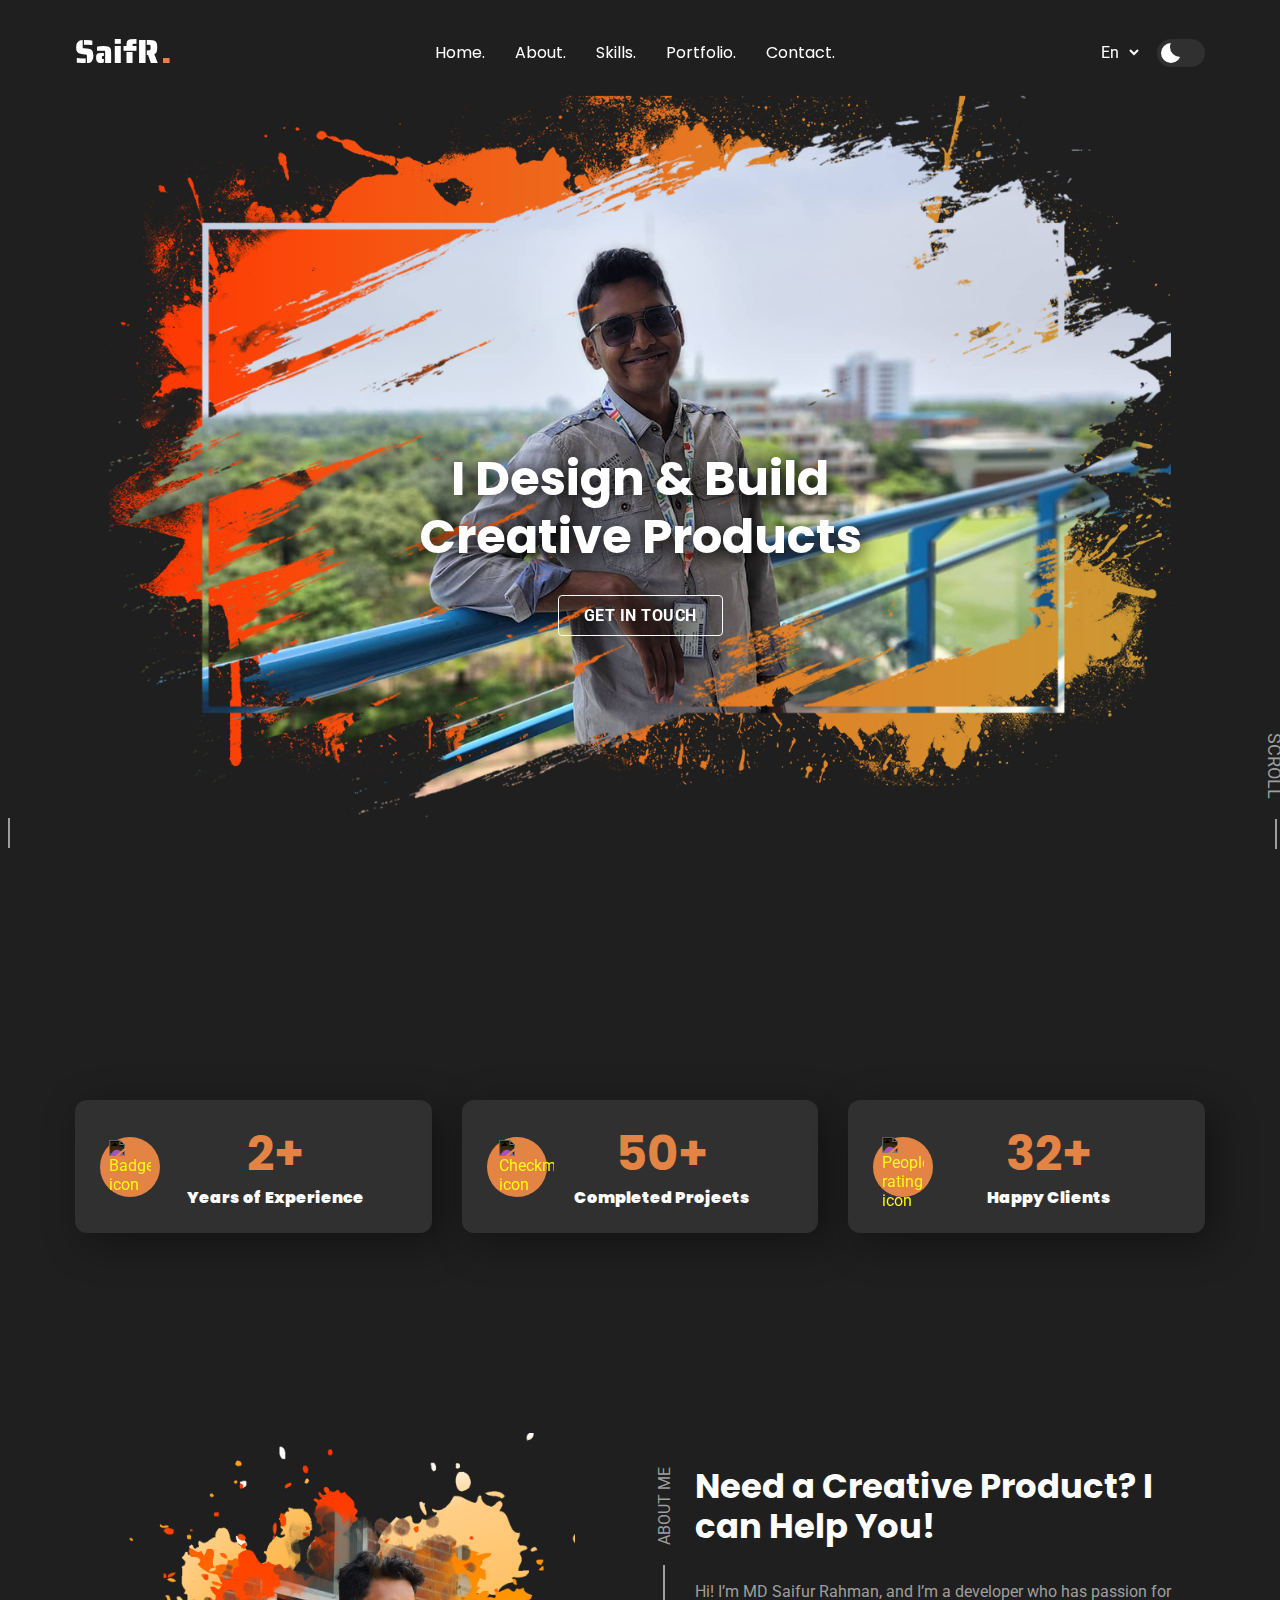
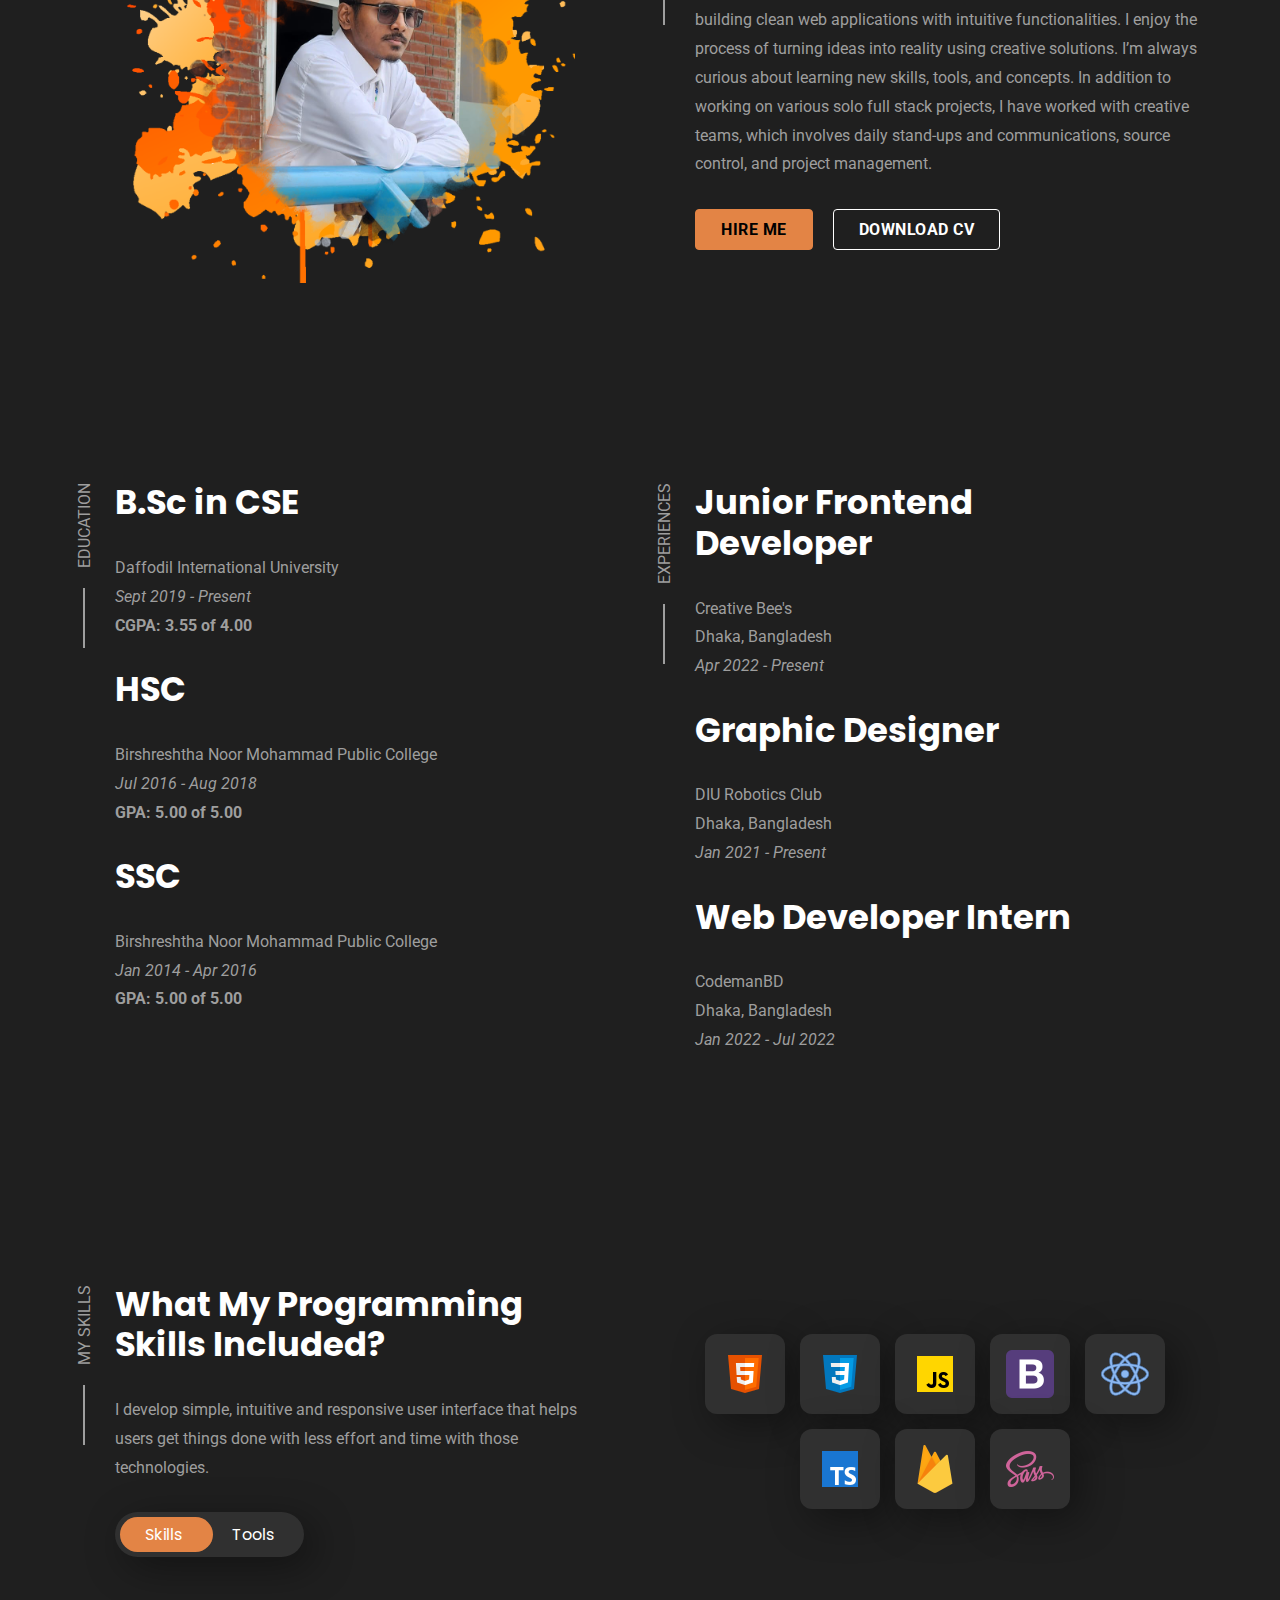
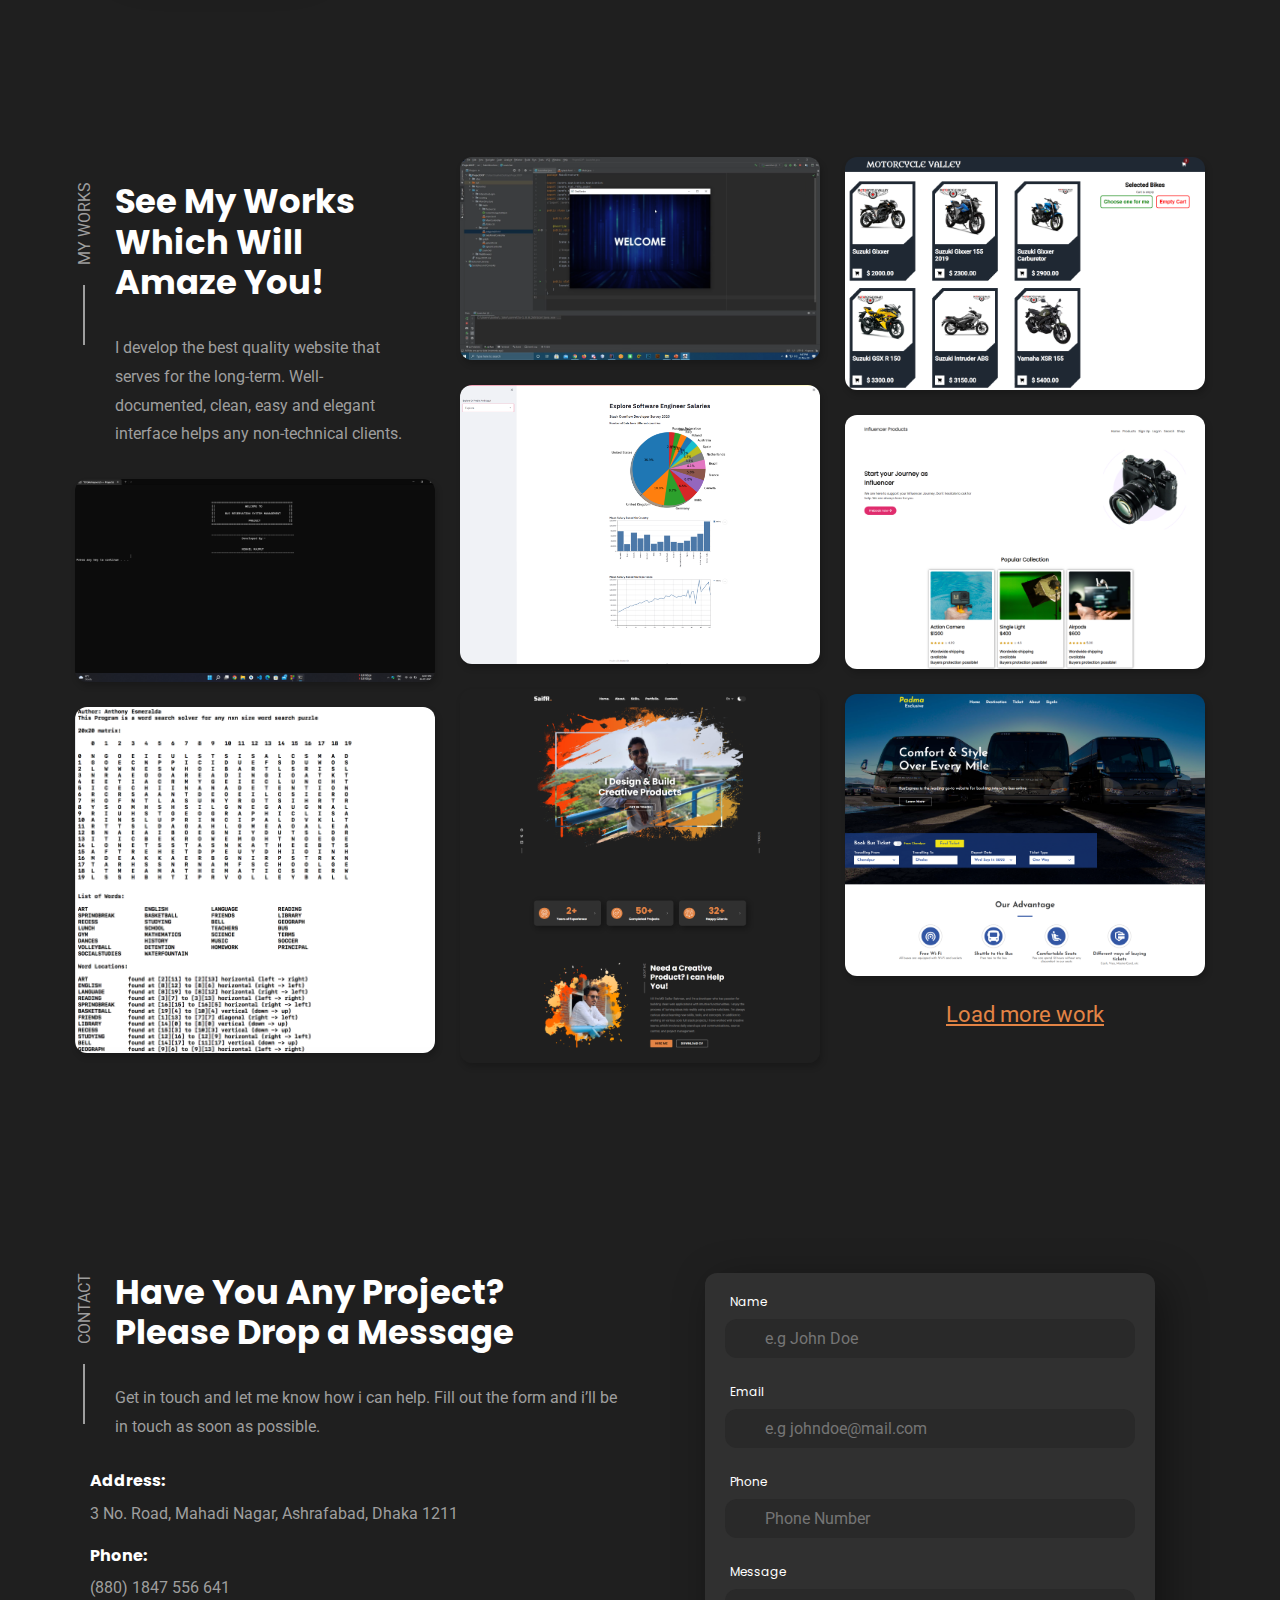
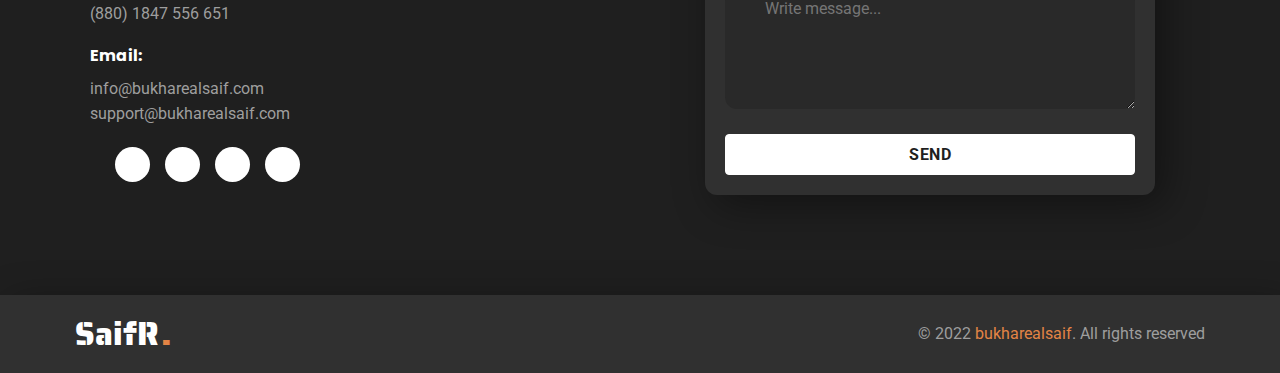
==== commit 9ee53c57: "updated portfolio section" ====
--- a/index.html
+++ b/index.html
@@ -603,7 +603,7 @@
                 </h2>
 
                 <p class="section-text">
-                  We develop the best quality website that serves for the
+                  I develop the best quality website that serves for the
                   long-term. Well-documented, clean, easy and elegant interface
                   helps any non-technical clients.
                 </p>
@@ -611,7 +611,11 @@
             </li>
 
             <li>
-              <a href="#" class="project-card">
+              <a
+                href="https://github.com/BukharealSaif/Bus-Management-System-CPP"
+                target="_blank"
+                class="project-card"
+              >
                 <figure class="card-banner">
                   <img
                     src="./assets/images/project-1.png"
@@ -621,17 +625,21 @@
                 </figure>
 
                 <div class="card-content">
-                  <h3 class="h4 card-title">Lorem Ipsum Dolor 01</h3>
-
-                  <time class="publish-date" datetime="2022-04"
-                    >April 2022</time
+                  <h3 class="h4 card-title">Bus Management System in C++</h3>
+
+                  <time class="publish-date" datetime="2020-04"
+                    >April 2020</time
                   >
                 </div>
               </a>
             </li>
 
             <li>
-              <a href="#" class="project-card">
+              <a
+                href="https://github.com/BukharealSaif/Word-Puzzle_CPP"
+                target="_blank"
+                class="project-card"
+              >
                 <figure class="card-banner">
                   <img
                     src="./assets/images/project-2.png"
@@ -641,17 +649,21 @@
                 </figure>
 
                 <div class="card-content">
-                  <h3 class="h4 card-title">Lorem Ipsum Dolor 02</h3>
-
-                  <time class="publish-date" datetime="2022-04"
-                    >April 2022</time
+                  <h3 class="h4 card-title">Word Puzzle Game in C++</h3>
+
+                  <time class="publish-date" datetime="2020-08"
+                    >August 2020</time
                   >
                 </div>
               </a>
             </li>
 
             <li>
-              <a href="#" class="project-card">
+              <a
+                href="https://github.com/BukharealSaif/DealSeeker"
+                target="_blank"
+                class="project-card"
+              >
                 <figure class="card-banner">
                   <img
                     src="./assets/images/project-3.png"
@@ -661,17 +673,47 @@
                 </figure>
 
                 <div class="card-content">
-                  <h3 class="h4 card-title">Lorem Ipsum Dolor 03</h3>
-
-                  <time class="publish-date" datetime="2022-04"
-                    >April 2022</time
+                  <h3 class="h4 card-title">Web Scraper using Java</h3>
+
+                  <time class="publish-date" datetime="2020-12"
+                    >December 2020</time
                   >
                 </div>
               </a>
             </li>
 
             <li>
-              <a href="#" class="project-card">
+              <a
+                href="https://github.com/BukharealSaif/ML-Salary-Prediction"
+                target="_blank"
+                class="project-card"
+              >
+                <figure class="card-banner">
+                  <img
+                    src="./assets/images/project-5.png"
+                    class="w-100"
+                    alt="On a dark liver background, Airport luggage car carrying a luggage."
+                  />
+                </figure>
+
+                <div class="card-content">
+                  <h3 class="h4 card-title">
+                    Salary Prdiction using ML in Python
+                  </h3>
+
+                  <time class="publish-date" datetime="2021-10"
+                    >August 2021</time
+                  >
+                </div>
+              </a>
+            </li>
+
+            <li>
+              <a
+                href="https://github.com/BukharealSaif/cse415-portfolio"
+                target="_blank"
+                class="project-card"
+              >
                 <figure class="card-banner">
                   <img
                     src="./assets/images/project-4.png"
@@ -681,37 +723,20 @@
                 </figure>
 
                 <div class="card-content">
-                  <h3 class="h4 card-title">Lorem Ipsum Dolor 04</h3>
-
-                  <time class="publish-date" datetime="2022-04"
-                    >April 2022</time
-                  >
-                </div>
-              </a>
-            </li>
-
-            <li>
-              <a href="#" class="project-card">
-                <figure class="card-banner">
-                  <img
-                    src="./assets/images/project-5.png"
-                    class="w-100"
-                    alt="On a dark liver background, Airport luggage car carrying a luggage."
-                  />
-                </figure>
-
-                <div class="card-content">
-                  <h3 class="h4 card-title">Lorem Ipsum Dolor 05</h3>
-
-                  <time class="publish-date" datetime="2022-04"
-                    >April 2022</time
-                  >
-                </div>
-              </a>
-            </li>
-
-            <li>
-              <a href="#" class="project-card">
+                  <h3 class="h4 card-title">
+                    Single Page Portfolio using HTML/CSS
+                  </h3>
+
+                  <time class="publish-date" datetime="2022-09">Sep 2022</time>
+                </div>
+              </a>
+            </li>
+
+            <li>
+              <a
+                href="https://github.com/BukharealSaif/ML-Salary-Prediction"
+                class="project-card"
+              >
                 <figure class="card-banner">
                   <img
                     src="./assets/images/project-6.png"
@@ -721,10 +746,10 @@
                 </figure>
 
                 <div class="card-content">
-                  <h3 class="h4 card-title">Lorem Ipsum Dolor 06</h3>
-
-                  <time class="publish-date" datetime="2022-04"
-                    >April 2022</time
+                  <h3 class="h4 card-title">MOTORCYCLE VALLEY using ReactJS</h3>
+
+                  <time class="publish-date" datetime="2022-03"
+                    >March 2022</time
                   >
                 </div>
               </a>
@@ -741,18 +766,42 @@
                 </figure>
 
                 <div class="card-content">
-                  <h3 class="h4 card-title">Lorem Ipsum Dolor 07</h3>
-
-                  <time class="publish-date" datetime="2022-04"
-                    >April 2022</time
+                  <h3 class="h4 card-title">
+                    Influencer Products using HTML/CSS
+                  </h3>
+
+                  <time class="publish-date" datetime="2022-01"
+                    >January 2022</time
                   >
                 </div>
               </a>
             </li>
 
             <li>
+              <a
+                href="https://github.com/BukharealSaif/Padma-Exclusive"
+                target="_blank"
+                class="project-card"
+              >
+                <figure class="card-banner">
+                  <img
+                    src="./assets/images/project-8.png"
+                    class="w-100"
+                    alt="A fujifilm instant camera on a dark electric blue background."
+                  />
+                </figure>
+
+                <div class="card-content">
+                  <h3 class="h4 card-title">Padma Exclusive using ReactJS</h3>
+
+                  <time class="publish-date" datetime="2022-07">July 2022</time>
+                </div>
+              </a>
+            </li>
+
+            <li>
               <button
-                onclick="location.href='https://www.github.com/bukharealsaif/'"
+                onclick="location.href='https://github.com/BukharealSaif?tab=repositories'"
                 class="load-more"
               >
                 Load more work
